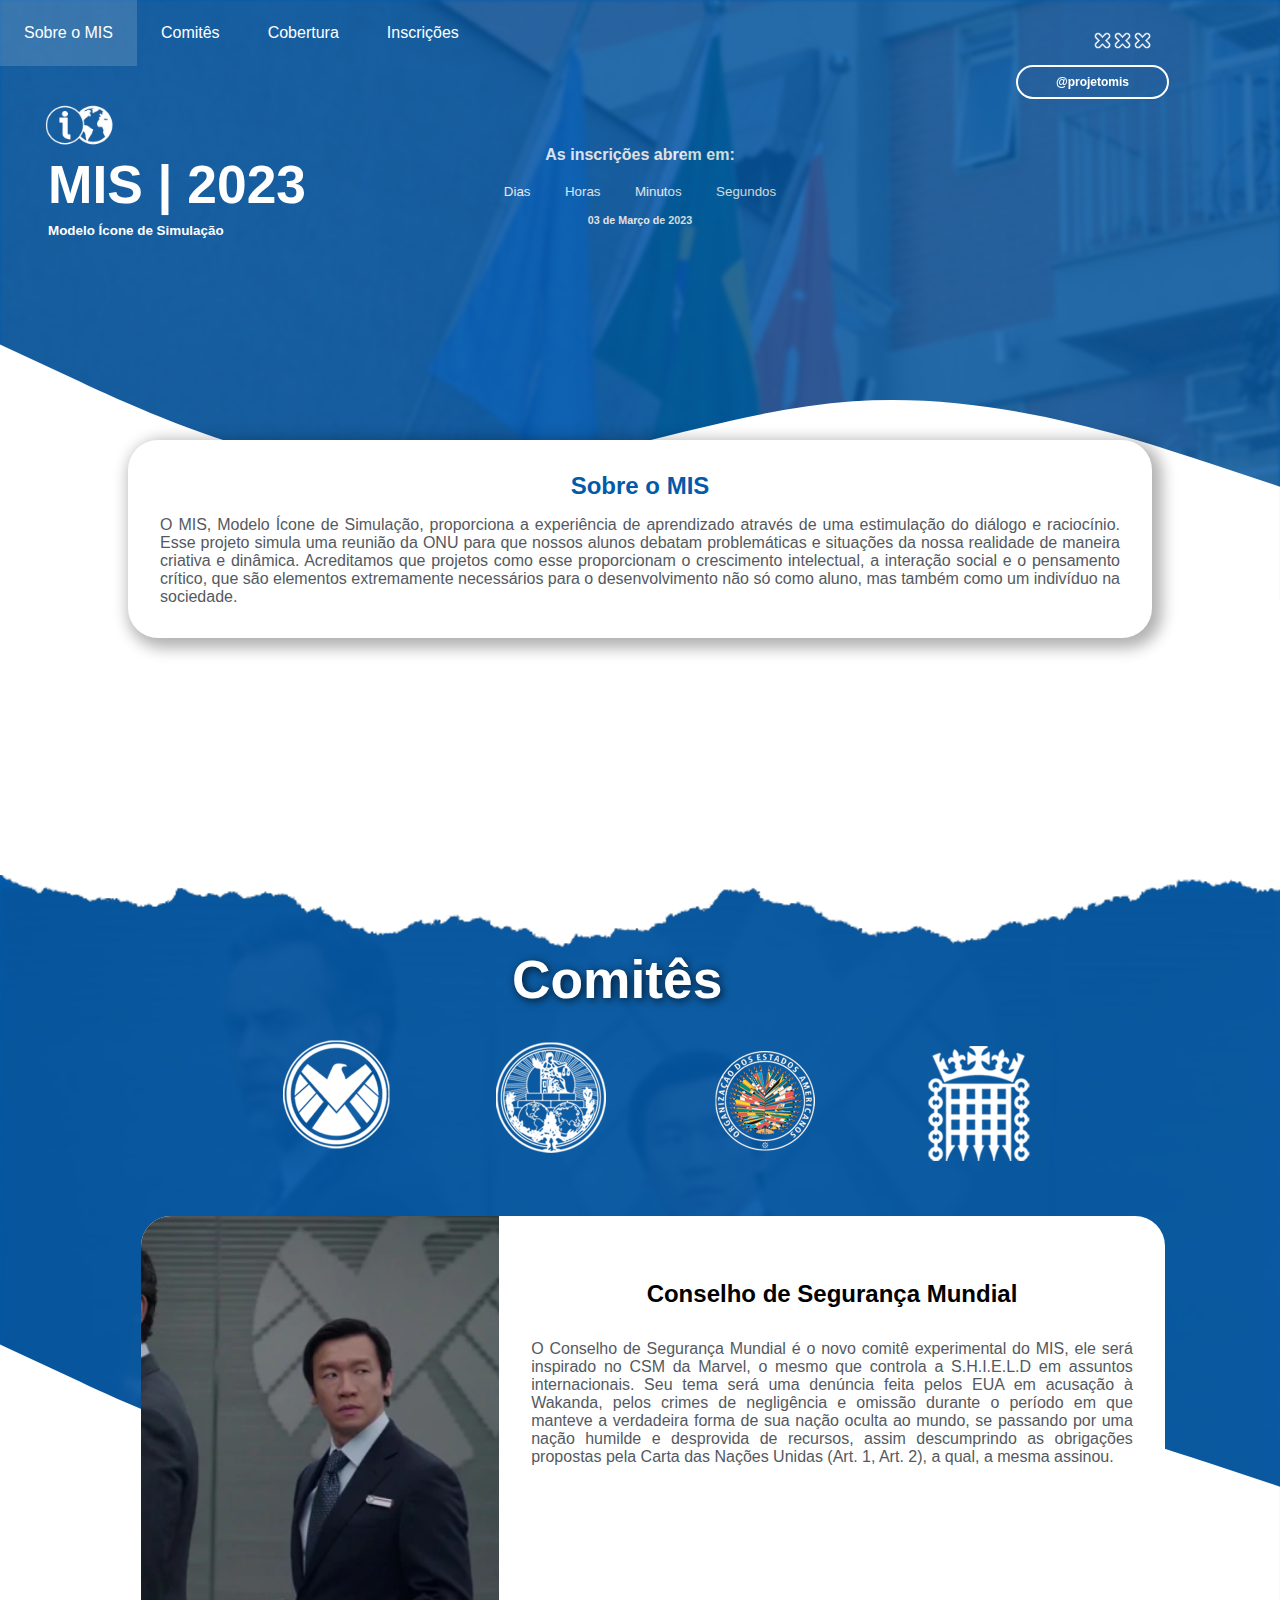
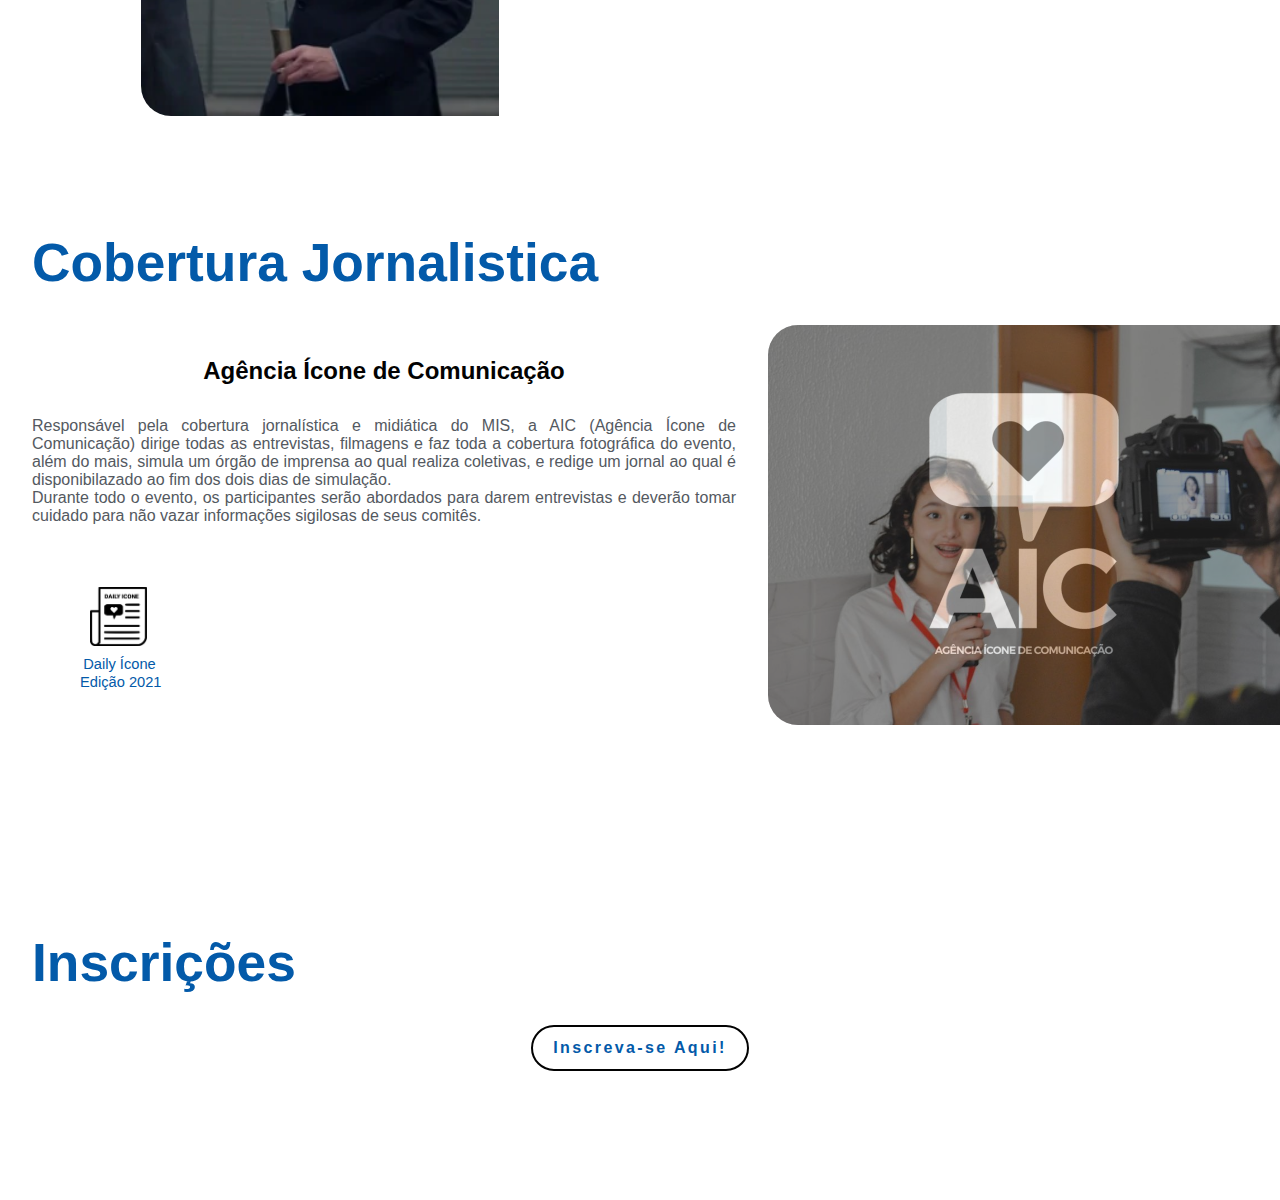
==== index.html @ acfbd28a "added bar navigation desktop" ====
<!DOCTYPE html>
<html lang="pt-BR">
<head>
    <meta charset="UTF-8">
    <meta http-equiv="X-UA-Compatible" content="IE=edge">
    <meta name="viewport" content="width=device-width, initial-scale=1.0">
    <link rel="stylesheet" href="./style/main.css">
    <link rel="icon" href="./icon/whitemis00354.png">
    <title>Modelo Ícone de Simulação</title>
</head>
<body>
    <div class="navigation" id="navigation">
        <div class="logo"></div>
    </div>
    <nav>
        <ul class="nav_options">
            <a href="#modal_about"><li>Sobre o MIS</li></a>
            <a href="#section_comite"><li>Comitês</li></a>
            <a href="#imprensa"><li>Cobertura</li></a>
            <a href="#inscricoes"><li>Inscrições</li></a>
        </ul>
        <div class="background_nav"></div>
        <ul class="x_detail">
            <li><span></span></li>
            <li><span></span></li>
            <li><span></span></li>
        </ul>
        <div class="logo"></div>
        <ul class="title_ul">
            <li class="title"><h1>MIS | 2023</h1></li>
            <li class="subtitle"><h6>Modelo Ícone de Simulação</h6></li>
        </ul>
        <!-- Insta Button -->
        <div class="insta_btn" id="insta_btn">
            <div class="buttons">
                <button class="blob-btn">
                @projetomis
                <span class="blob-btn__inner">
                    <span class="blob-btn__blobs">
                    <span class="blob-btn__blob"></span>
                    <span class="blob-btn__blob"></span>
                    <span class="blob-btn__blob"></span>
                    <span class="blob-btn__blob"></span>
                    </span>
                </span>
                </button>
                <br/>
            
            <svg xmlns="http://www.w3.org/2000/svg" version="1.1">
                <defs>
                <filter id="goo">
                    <feGaussianBlur in="SourceGraphic" result="blur" stdDeviation="10"></feGaussianBlur>
                    <feColorMatrix in="blur" mode="matrix" values="1 0 0 0 0 0 1 0 0 0 0 0 1 0 0 0 0 0 21 -7" result="goo"></feColorMatrix>
                    <feBlend in2="goo" in="SourceGraphic" result="mix"></feBlend>
                </filter>
                </defs>
            </svg>
        </div>
        <!-------------->
        </div>
                <!-- Contador -->
                <center>
                <div id="countdown" class="countdown">
                    <center><h4>As inscrições abrem em:</h4></center>
                    <div class="time">
                    <h2 id="days"></h2>
                    <small>Dias</small>
                    </div>
                
                    <div class="time">
                    <h2 id="hours"></h2>
                    <small>Horas</small>
                    </div>
                
                    <div class="time">
                    <h2 id="minutes"></h2>
                    <small>Minutos</small>
                    </div>
                
                    <div class="time">
                    <h2 id="seconds"></h2>
                    <small>Segundos</small>
                    </div>
                    <center><h6>03 de Março de 2023</h6></center>
                </div>
                </center>
        <!------------------>
        <svg xmlns="http://www.w3.org/2000/svg" viewBox="0 0 1440 320" class="nav-wave">
            <path fill="#ffffff" fill-opacity="1" d="M0,32L80,69.3C160,107,320,181,480,181.3C640,181,800,107,960,96C1120,85,1280,139,1360,165.3L1440,192L1440,320L1360,320C1280,320,1120,320,960,320C800,320,640,320,480,320C320,320,160,320,80,320L0,320Z"></path>
        </svg>
    </nav>

    <section class="about" id="about">
        <center>
            <div class="modal_about" id="modal_about">
                <center><h2>Sobre o MIS</h2></center>
                <span>O MIS, Modelo Ícone de Simulação, proporciona a experiência de aprendizado através de uma estimulação do diálogo e raciocínio. Esse projeto simula uma reunião da ONU para que nossos alunos debatam problemáticas e situações da nossa realidade de maneira criativa e dinâmica. Acreditamos que projetos como esse proporcionam o crescimento intelectual, a interação social e o pensamento crítico, que são elementos extremamente necessários para o desenvolvimento não só como aluno, mas também como um indivíduo na sociedade.</span>
            </div>
        </center>
    </section>
    <div class="paper_wave"></div>
    <div class="background_comite" id="background_comite"></div>
    <section class="comite" id="section_comite">
        <center><h1>Comitês</h1></center>
        <center>
            <ul class="comites_ul">
                <li><div class="shield" id="shield"></div></li>
                <li><div class="icj" id="icj"></div></li>
                <li><div class="oas" id="oas"></div></li>
                <li><div class="uk" id="uk"></div></li>
            </ul>
            <div class="comite_card" id="comite_card">
                <div class="picture" id="picture"></div>
                <div class="text" id="text">
                    <center><h2 id="title" class="title">Conselho de Segurança Mundial</h2></center>
                    <span class="resume" id="resume">
                        O Conselho de Segurança Mundial é o novo comitê experimental do MIS, ele será inspirado no CSM
                        da Marvel, o mesmo que controla a S.H.I.E.L.D em assuntos internacionais. Seu tema será uma denúncia
                        feita pelos EUA em acusação à Wakanda, pelos crimes de negligência e omissão durante o período em que
                        manteve a verdadeira forma de sua nação oculta ao mundo, se passando por uma nação humilde e
                        desprovida de recursos, assim descumprindo as obrigações propostas pela Carta das Nações Unidas
                        (Art. 1, Art. 2), a qual, a mesma assinou.
                    </span>
                </div>
            </div>
        </center>
        <svg xmlns="http://www.w3.org/2000/svg" viewBox="0 0 1440 320" class="insc-wave">
            <path fill="#ffffff" fill-opacity="1" d="M0,32L80,69.3C160,107,320,181,480,181.3C640,181,800,107,960,96C1120,85,1280,139,1360,165.3L1440,192L1440,320L1360,320C1280,320,1120,320,960,320C800,320,640,320,480,320C320,320,160,320,80,320L0,320Z"></path>
        </svg>
    </section>
    <!-- Imprensa -->
    <section class="imprensa" id="imprensa">
        <h1>Cobertura Jornalistica</h1>
        <div class="text_aic">
            <center><h2 class="aic_title">Agência Ícone de Comunicação</h2></center>
            <span>Responsável pela cobertura jornalística e midiática do MIS, a AIC (Agência Ícone de Comunicação) dirige todas as entrevistas, filmagens e faz toda a cobertura fotográfica do evento, além do mais, simula um órgão de imprensa ao qual realiza coletivas, e redige um jornal ao qual é disponibilazado ao fim dos dois dias de simulação. <br> Durante todo o evento, os participantes serão abordados para darem entrevistas e deverão tomar cuidado para não vazar informações sigilosas de seus comitês.</span>
            <ul class="journals">
                <li><a href="./docs/Jornal Icone - MIS 2021.pdf" target="_blank"><div class="journal_2021"></div><span>Daily Ícone <br> Edição 2021</span></a></li>
            </ul>
        </div>
        <div class="background_aic"></div>
        <div class="picture_aic" id="picture_aic"></div>
    </section>
    <!-- Inscrições -->

    <section class="inscricoes" id="inscricoes">
        <h1>Inscrições</h1>
        <center>
            <div class="container">
                
                <a href="./inscricoes/" class="button">Inscreva-se Aqui!</a>

            </div>  
        </center>
    </section>
    <script src="./script/index.js"></script>
</body>
</html>
---- style/main.css ----
*{
    margin: 0;
    padding: 0;
    font-family: Arial, Helvetica, sans-serif;
}

/* Animations */

@keyframes opacity {
    0%{
        opacity: 0;
    }
    100%{
        opacity: 1;
    }
}
/*-----------*/

body{
    background-color: #fff;
}

html{
    scroll-behavior: smooth;
}

/* Navigation */

.navigation{
    position: fixed;
    width: 100%;
    height: 100px;
    background-color: #035aa9;
    z-index: 10;
    -webkit-box-shadow: 5px 5px 15px 5px rgba(0,0,0,0.32); 
    box-shadow: 5px 5px 15px 5px rgba(0,0,0,0.32);
    display: none;
    animation: a;
}

.navigation .logo{
    width: 80px;
    height: 50px;
    background-image: url(./../icon/Logo\ MIS.png);
    background-position: center;
    background-repeat: no-repeat;
    background-size: 98%;
    margin-top: 1.2rem;
    margin-left: 1rem;
}

/* Nav bar*/

nav{
    position: absolute;
    width: 100%;
    height: 600px;
    background-color: #035aa9;
    z-index: -1;
    color: #fff;
}

nav .nav_options{
    display: inline-flex;
    position: absolute;
    color: #fff;
    list-style: none;
    z-index: 3;
}

nav .nav_options a{
    color: #fff;
    text-decoration: none;
}

nav .nav_options li{
    padding: 1.5rem;
}

nav .nav_options li:hover{
    transition: linear .3s;
    background-color: #ffffff27;
    cursor: pointer;
}

nav .background_nav{
    width: 100%;
    height: 590px;
    opacity: .2;
    filter: blur(2px);
    background-color: #035aa9;
    top: 0;
    position: absolute;
    background-image: url(./../img/projetomis-20230130-0066.jpg);
    background-position-y: -12rem;
    background-repeat: no-repeat;
    background-size: cover;
}

    /* X X X */
    nav .x_detail{
        margin-top: 2rem;
        right: 10%;
        position: absolute;
        display: inline-flex;
        list-style: none;
    }

    nav .x_detail li span{
        width: 10px;
        height: 10px;
        padding: 10px;
        background-image: url(./../icon/x.png);
        background-position: center;
        background-repeat: no-repeat;
        background-size: 95%;
    }
    /*-----------------*/
    /* Logo and Title */    
    nav .logo{
        width: 100px;
        height: 50px;
        background-image: url(./../icon/Logo\ MIS.png);
        background-position: center;
        background-repeat: no-repeat;
        background-size: 98%;
        transform: translate(30px, 100px);
    }

    nav .title_ul{
        position: absolute;
        z-index: 2;
        list-style: none;
        margin: 6rem 2.5rem 2.5rem 3rem;
    }

    nav .title_ul li{
        margin-top: .5rem;
    }

    nav .title_ul .title{
        font-size: 20pt;
    }

    nav .title_ul .subtitle{
        font-size: 15pt;
    }
    /*------------------*/

    /*Insta Btn*/
    .insta_btn{
        position: absolute;
        right: 5%;
    }

    *, *:before, *:after {
        box-sizing: border-box;
        margin: 0;
        padding: 0;
   }
    .buttons {
        width: 200px;
        margin-top: 15px;
        border-radius: 0px;
        
        overflow-x: hidden;
   }
    .blob-btn {
        z-index: 1;
        position: relative;
        padding: 10px 40px;
        margin-bottom: 30px;
        text-align: center;
        color: #ffffff;
        font-size: 12px;
        font-weight: bold;
        background-color: transparent;
        outline: none;
        border: none;
        transition: color 0.5s;
        cursor: pointer;
        border-radius: 30px;
   }
    .blob-btn:before {
        content: "";
        z-index: 1;
        position: absolute;
        left: 0;
        top: 0;
        width: 100%;
        height: 100%;
        border: 2px solid #fff;
        border-radius: 30px;
   }
    .blob-btn:after {
        content: "";
        z-index: -2;
        position: absolute;
        left: 3px;
        top: 3px;
        width: 100%;
        height: 100%;
        transition: all 0.3s 0.2s;
        border-radius: 30px;
   }
    .blob-btn:hover {
        color: #035aa9;
        border-radius: 30px;
   }
    .blob-btn:hover:after {
        transition: all 0.3s;
        left: 0;
        top: 0;
        border-radius: 30px;
   }
    .blob-btn__inner {
        z-index: -1;
        overflow: hidden;
        position: absolute;
        left: 0;
        top: 0;
        width: 100%;
        height: 100%;
        border-radius: 30px;
        background: #00000000;
   }
    .blob-btn__blobs {
        position: relative;
        display: block;
        height: 100%;
        filter: url('#goo');
   }
    .blob-btn__blob {
        position: absolute;
        top: 2px;
        width: 25%;
        height: 100%;
        background: #fff;
        border-radius: 100%;
        transform: translate3d(0, 150%, 0) scale(1.7);
        transition: transform 0.45s;
    }
        @supports (filter: url('#goo')) {
            transform: translate3d(0, 150%, 0) scale(1.4);
    }
        .blob-btn__blob:nth-child(1) {
            left: 0%;
            transition-delay: 0s;
    }
        .blob-btn__blob:nth-child(2) {
            left: 30%;
            transition-delay: 0.08s;
    }
        .blob-btn__blob:nth-child(3) {
            left: 60%;
            transition-delay: 0.16s;
    }
        .blob-btn__blob:nth-child(4) {
            left: 90%;
            transition-delay: 0.24s;
    }
        .blob-btn:hover .blob-btn__blob {
            transform: translateZ(0) scale(1.7);
    }
        @supports (filter: url('#goo')) {
            transform: translateZ(0) scale(1.4);
    }
    
    /*---------*/

    /* Contador */

    .countdown{
        margin-top: 6rem;
    }

    .time {
        display: inline-flex;
        flex-direction: column;
        align-items: center;
        justify-content: center;
        margin: 15px;
    }
    
    .time h2 {
        font-weight: bold;
        font-size: 36px;
        line-height: 1;
        margin: 0 0 5px;
    }
    
    /*--------*/

    /* wave deformation*/
    .nav-wave{
        position: absolute;
        bottom: 0;
    }
    /*--------------*/
/*-------------*/

/*about*/
.about{
    top: 600px;
    position: absolute;
    width: 100%;
    height: 200px;
    background-color: #fff;

}

.about .modal_about{
    padding: 2rem;
    width: 80%;
    height: auto;
    border-radius: 30px;
    background-color: #fff;
    -webkit-box-shadow: 5px 5px 15px 5px rgba(0,0,0,0.31); 
    box-shadow: 5px 5px 15px 5px rgba(0,0,0,0.31);
    transform: translateY(-10rem);
    text-align: justify;
}

.about .modal_about h2{
    color: #035aa9;
    margin-bottom: 1rem;
}

.about .modal_about span{
    color: #54595F;
}
/*------*/

/*paper wave*/
.paper_wave{
    position: absolute;
    top: 800px;
    width: 100%;
    height: 300px;
    background-image: url(./../img/paperwave.png);
    background-repeat: no-repeat;
    background-size: cover;
    z-index: 2;
}
/*----------*/

/* Comites */
.background_comite{
    position: absolute;
    top: 800px;
    width: 100%;
    height: 790px;
    background-image: url(./../img/Cap2_5768.webp);
    background-position-y: 5.5rem;
    background-repeat: no-repeat;
    background-size: cover;
    z-index: 1;
    opacity: .1;
    filter: blur(2px);
}

.comite{
    position: absolute;
    top: 800px;
    width: 100%;
    height: 800px;
    background-color: #035aa9;
}

.comite h1{
    position: absolute;
    z-index: 2;
    margin-top: 9.3rem;
    margin-left: 40%;
    font-size: 40pt;
    color: #fff;
    text-shadow: 2px 2px 8px rgba(0,0,0,0.72);
}

    /* List */
    .comite .comites_ul{
        position: absolute;
        list-style: none;
        z-index: 3;
        margin-top: 12.5rem;
        display: inline-flex;
        flex-wrap: wrap;
        left: 18%;
    }

    .comite .comites_ul li{
        margin: 2rem;
    }

    .comite .comites_ul li div{
        width: 150px;
        height: 150px;
        background-position: center;
        background-repeat: no-repeat;
        background-size: cover;
    
    }

    .comite .comites_ul li div:hover{
        transition: linear .3s;
        cursor: pointer;
        transform: scale(105%);
    }

    .comite .comites_ul li .shield{
        background-image: url(./../icon/shield.png);
    }

    .comite .comites_ul li .icj{
        background-image: url(./../icon/icj.png);
    }

    .comite .comites_ul li .oas{
        background-image: url(./../icon/oas.png);
    }

    .comite .comites_ul li .uk{
        background-image: url(./../icon/ukparliament.png);
    }
    
    /*Comite Card */
    .comite .comite_card{
        position: absolute;
        margin-top: 26rem;
        width: 80%;
        height: 500px;
        z-index: 3;
        background-color: #fff;
        left: 11%;
        border-radius: 30px;
    }

    .comite .comite_card .picture{
        position: absolute;
        width: 35%;
        height: 100%;
        background-color: #020202;
        border-top-left-radius: 30px;
        border-bottom-left-radius: 30px;
        background-image: url(./../img/Cap2_5768.webp);
        background-position-x: 28%;
        background-repeat: no-repeat;
        background-size: cover;
    }

    .comite .comite_card .text{
        position: absolute;
        right: 0;
        width: 65%;
        text-align: justify;
        padding: 2rem;
    }

    .comite .comite_card .text h2{
        margin-top: 2rem;
        margin-bottom: 2rem;
    }

    .comite .comite_card .text .resume{
        margin-top: 2rem;
        color: #54595F;
    }

/*----------*/

.insc-wave{
    position: absolute;
    bottom: 0;
    z-index: 2;
}

/* Imprensa */

.imprensa{
    position: absolute;
    top: 1800px;
    width: 100%;
}

.imprensa h1{
    font-size: 40pt;
    margin: 2rem;
    color: #035aa9;
}

.imprensa .text_aic{
    position: absolute;
    width: 60%;
    left: 0;
    padding: 2rem;
    text-align: justify;
    color: #54595F;
}

.imprensa .text_aic h2{
    color: #020202;
    margin-bottom: 2rem;
}

.imprensa .picture_aic{
    position: absolute;
    right: 0;
    width: 40%;
    height: 400px;
    border-top-left-radius: 30px;
    border-bottom-left-radius: 30px;
    background-color: #020202;
    background-image: url(./../img/0001.jpg);
    background-position: center;
    background-repeat: no-repeat;
    background-size: cover;
}

.imprensa .background_aic{
    position: absolute;
    right: 0;
    width: 40%;
    height: 400px;
    border-top-left-radius: 30px;
    border-bottom-left-radius: 30px;
    background-color: #020202;
    background-image: url(./../img/Logo\ AIC.png);
    background-position: center;
    background-repeat: no-repeat;
    background-size: cover;
    z-index: 2;
    opacity: .5;
}

.imprensa .journals{
    position: absolute;
    list-style: none;
    margin: 4rem;
    display: inline-flex;
    left: 0;
}

.imprensa .journals li{
    margin: 1rem;
    color: #035aa9;
}

.imprensa .journals li a .journal_2021{
    width: 60px;
    height: 60px;
    background-image: url(./../icon/journal_icon.png);
    background-position: center;
    background-repeat: no-repeat;
    background-size: 95%;
    margin-bottom: .5rem;
    margin-left: 8px;
}

.imprensa .journals li a span{
    width: 60px;
    flex-wrap: wrap;
    font-size: 11pt;
    text-align: center;
    margin: .2rem;
    color: #035aa9;
}

.imprensa .journals li a .journal_2021:hover{
    transition: linear .3s;
    transform: scale(105%);
}

/*------*/

/* Inscrições */

.inscricoes{
    position: absolute;
    width: 100%;
    height: 300px;
    top: 2500px;
}

.inscricoes h1{
    font-size: 40pt;
    margin: 2rem;
    color: #035aa9;
}

    /* Insc Btn*/
    a{
        text-decoration: none;
    }

    .button {
        display: inline-block;
        padding: 0.75rem 1.25rem;
        border-radius: 10rem;
        color: #035aa9;
        font-weight: bolder;
        font-size: 1rem;
        letter-spacing: 0.15rem;
        transition: all 0.3s;
        position: relative;
        overflow: hidden;
        z-index: 1;
        border-style: solid;
        border-color: #020202;
        border-width: 2px;
    }
    .button:after {
        content: '';
        position: absolute;
        bottom: 0;
        left: 0;
        width: 100%;
        height: 100%;
        background-color: rgba(0, 204, 255, 0);
        border-radius: 10rem;
        z-index: -2;
    }
    .button:before {
        content: '';
        position: absolute;
        bottom: 0;
        left: 0;
        width: 0%;
        height: 100%;
        background-color: #035aa9;
        color: #fff;
        transition: all 0.3s;
        border-radius: 10rem;
        z-index: -1;
    }
    .button:hover {
        color: #fff;
    }
    .button:hover:before {
        width: 100%;
    }
    /*----------*/





/*Cellphone*/
@media screen and (max-width: 1060px){
        /* List */
        .comite .comites_ul{
            position: absolute;
            list-style: none;
            z-index: 3;
            margin-top: 15rem;
            display: inline-flex;
            left: 25%;
            flex-wrap: wrap;
        }

        .comite .comites_ul li{
            margin: 1rem;
        }

        .comite .comites_ul li div{
            width: 80px;
            height: 80px;
            background-position: center;
            background-repeat: no-repeat;
            background-size: cover;
        
        }
}

@media screen and (max-width: 968px){
    /*background */
    nav .background_nav{
        width: 100%;
        height: 590px;
        opacity: .2;
        filter: blur(2px);
        background-color: #035aa9;
        top: 0;
        position: absolute;
        background-image: url(./../img/projetomis-20230130-0066.jpg);
        background-position: center;
        background-repeat: no-repeat;
        background-size: cover;
    }
    nav .nav_options{
        display: none;
        position: absolute;
        color: #fff;
        list-style: none;
        z-index: 3;
    }
    
    nav .nav_options a{
        color: #fff;
        text-decoration: none;
    }
    
    nav .nav_options li{
        padding: 1.5rem;
    }
    
    nav .nav_options li:hover{
        transition: linear .3s;
        background-color: #ffffff27;
        cursor: pointer;
    }

    /*Insta Btn*/
    .insta_btn{
        position: absolute;
        left: 15%;
        top: 38%;
    }

    /* Modal About */
    .about .modal_about{
        padding: 2rem;
        width: 80%;
        height: 300px;
        overflow-y: scroll;
        border-radius: 30px;
        background-color: #fff;
        -webkit-box-shadow: 5px 5px 15px 5px rgba(0,0,0,0.31); 
        box-shadow: 5px 5px 15px 5px rgba(0,0,0,0.31);
        transform: translateY(-10rem);
        text-align: justify;
    }

        /* Contador */

        .countdown{
            margin-top: 15.5rem;
        }

    .about .modal_about::-webkit-scrollbar{
        background-color: #0359a900;
    }

    /*Title comites*/
    .comite h1{
        position: absolute;
        z-index: 2;
        margin-top: 8.2rem;
        margin-left: 30%;
        font-size: 30pt;
    }

        /* List */
        .comite .comites_ul{
            position: absolute;
            list-style: none;
            z-index: 3;
            margin-top: 12rem;
            display: inline-flex;
            left: 15%;
            flex-wrap: wrap;
        }

        .comite .comites_ul li{
            margin: 1rem;
        }

        .comite .comites_ul li div{
            width: 100px;
            height: 100px;
            background-position: center;
            background-repeat: no-repeat;
            background-size: cover;
        
        }
        
        /*Comite Card */
        .comite .comite_card{
            position: absolute;
            margin-top: 29rem;
            width: 80%;
            height: 500px;
            z-index: 3;
            background-color: #fff;
            left: 11%;
            border-radius: 30px;
        }

        .comite .comite_card .picture{
            width: 100%;
            height: 35%;
            border-radius: 30px;
            background-image: url(./../img/Cap2_5768.webp);
            background-position-x: 15%;
            background-repeat: no-repeat;
            background-size: cover;
        }

        .comite .comite_card .text{
            position: absolute;
            top: 35%;
            width: 100%;
            height: 65%;
            text-align: justify;
            padding: 2rem;
            overflow-y: scroll;
        }

        .comite .comite_card .text h2{
            margin-top: 0rem;
            margin-bottom: 2rem;
        }

        .comite .comite_card .text .resume{
            margin-top: 2rem;
            height: 200px;

        }

        /* Imprensa */

        .imprensa{
            position: absolute;
            top: 1780px;
            width: 100%;
        }

        .imprensa h1{
            font-size: 30pt;
            margin: 2rem;
            color: #035aa9;
        }

        .imprensa .text_aic{
            position: absolute;
            width: 100%;
            margin-top: 12rem;
            left: 0;
            padding: 2rem;
            text-align: justify;
            color: #54595F;
        }

        .imprensa .text_aic h2{
            color: #020202;
            margin-bottom: 2rem;
        }

        .imprensa .picture_aic{
            position: absolute;
            right: 0;
            width: 100%;
            height: 200px;
            border-top-left-radius: 30px;
            border-bottom-left-radius: 30px;
            background-color: #020202;
            background-image: url(./../img/0001.jpg);
            background-position: center;
            background-repeat: no-repeat;
            background-size: cover;
        }

        .imprensa .background_aic{
            position: absolute;
            right: 0;
            width: 100%;
            height: 200px;
            border-top-left-radius: 30px;
            border-bottom-left-radius: 30px;
            background-color: #020202;
            background-image: url(./../img/Logo\ AIC.png);
            background-position: center;
            background-repeat: no-repeat;
            background-size: 75%;
            z-index: 2;
            opacity: .5;
        }

        .imprensa .journals{
            position: absolute;
            list-style: none;
            margin: 4rem;
            display: inline-flex;
            left: 0;
        }

        .imprensa .journals li{
            margin: 1rem;
            color: #035aa9;
        }

        .imprensa .journals li a .journal_2021{
            width: 60px;
            height: 60px;
            background-image: url(./../icon/journal_icon.png);
            background-position: center;
            background-repeat: no-repeat;
            background-size: 95%;
            margin-bottom: .5rem;
            margin-left: 8px;
        }

        .imprensa .journals li a span{
            width: 60px;
            flex-wrap: wrap;
            font-size: 11pt;
            text-align: center;
            margin: .2rem;
            color: #035aa9;
        }

        .imprensa .journals li a .journal_2021:hover{
            transition: linear .3s;
            transform: scale(105%);
        }

        /*------*/


        /* Inscrições */

        .inscricoes{
            position: absolute;
            width: 100%;
            height: 300px;
            top: 2650px;
        }

        .inscricoes h1{
            font-size: 40pt;
            margin: 2rem;
            color: #035aa9;
        }

}
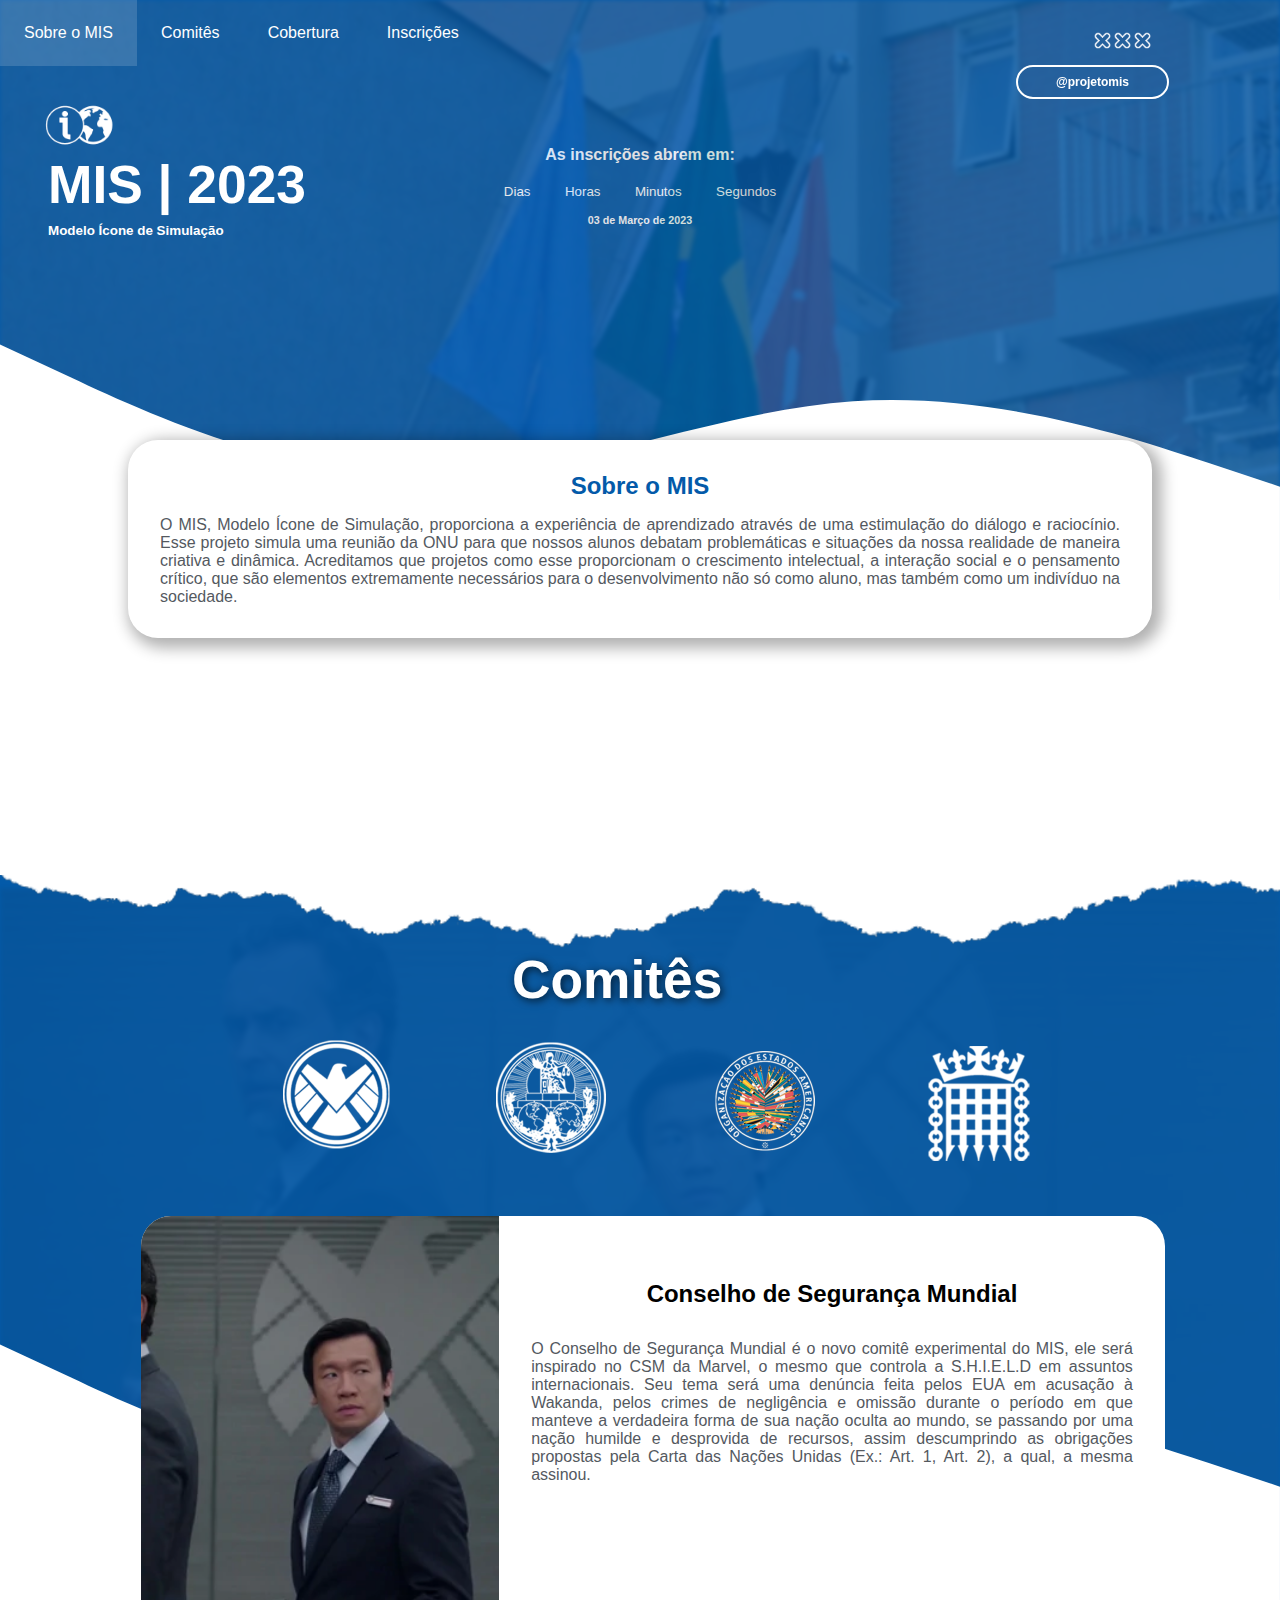
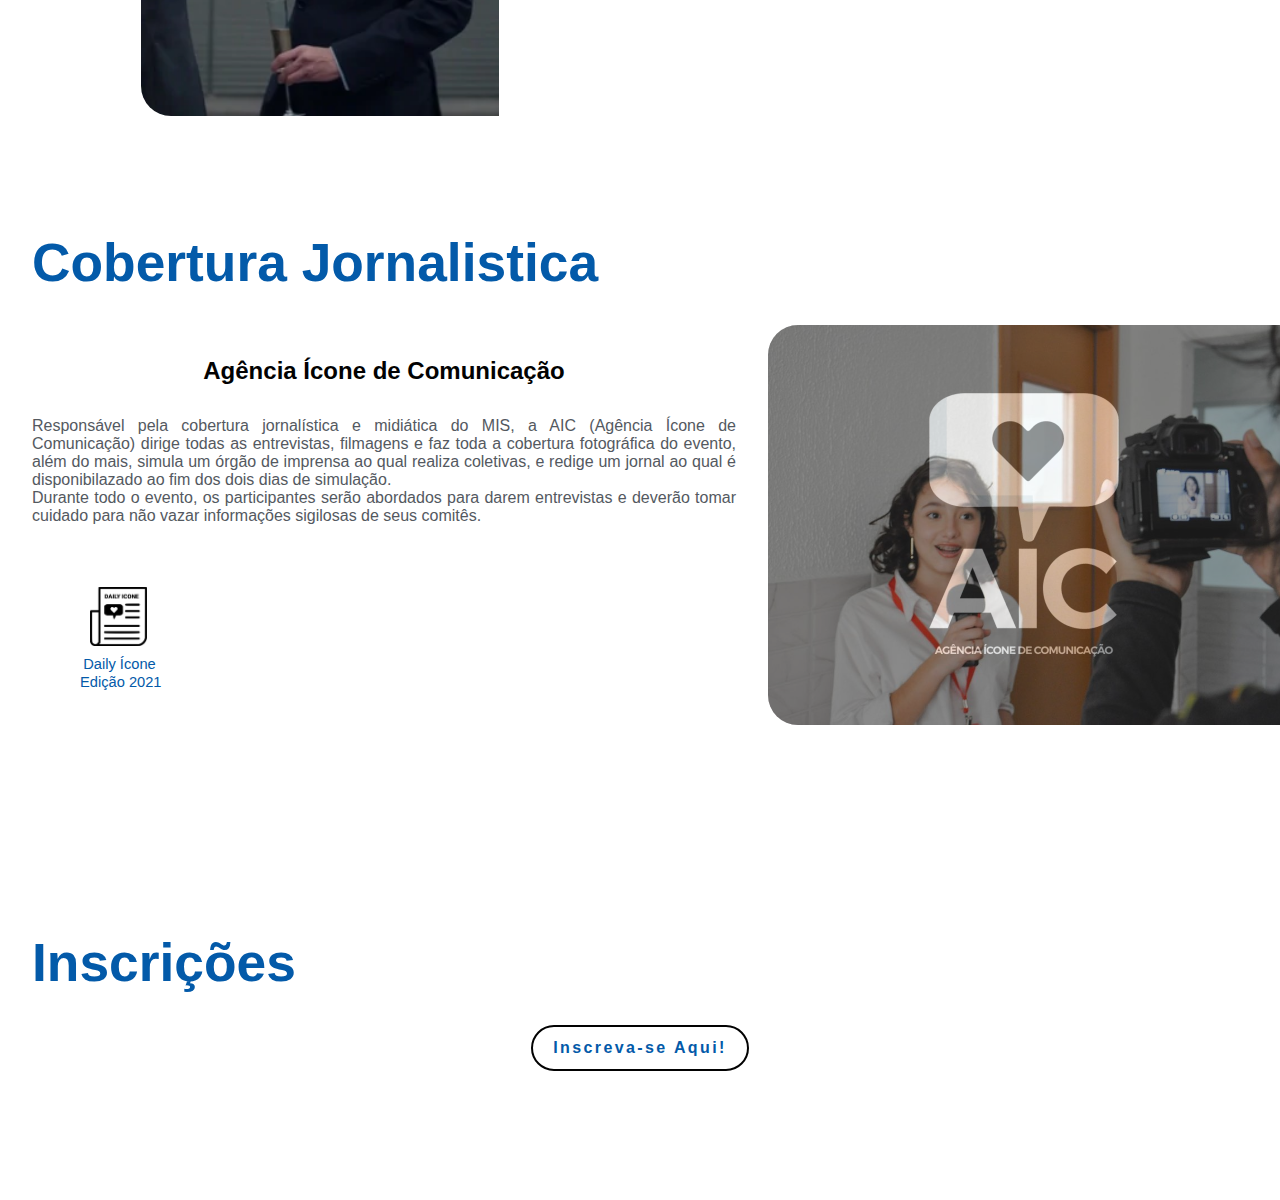
==== commit 172e67af: "descriptions actualize" ====
--- a/index.html
+++ b/index.html
@@ -119,7 +119,7 @@
                         feita pelos EUA em acusação à Wakanda, pelos crimes de negligência e omissão durante o período em que
                         manteve a verdadeira forma de sua nação oculta ao mundo, se passando por uma nação humilde e
                         desprovida de recursos, assim descumprindo as obrigações propostas pela Carta das Nações Unidas
-                        (Art. 1, Art. 2), a qual, a mesma assinou.
+                        (Ex.: Art. 1, Art. 2), a qual, a mesma assinou.
                     </span>
                 </div>
             </div>
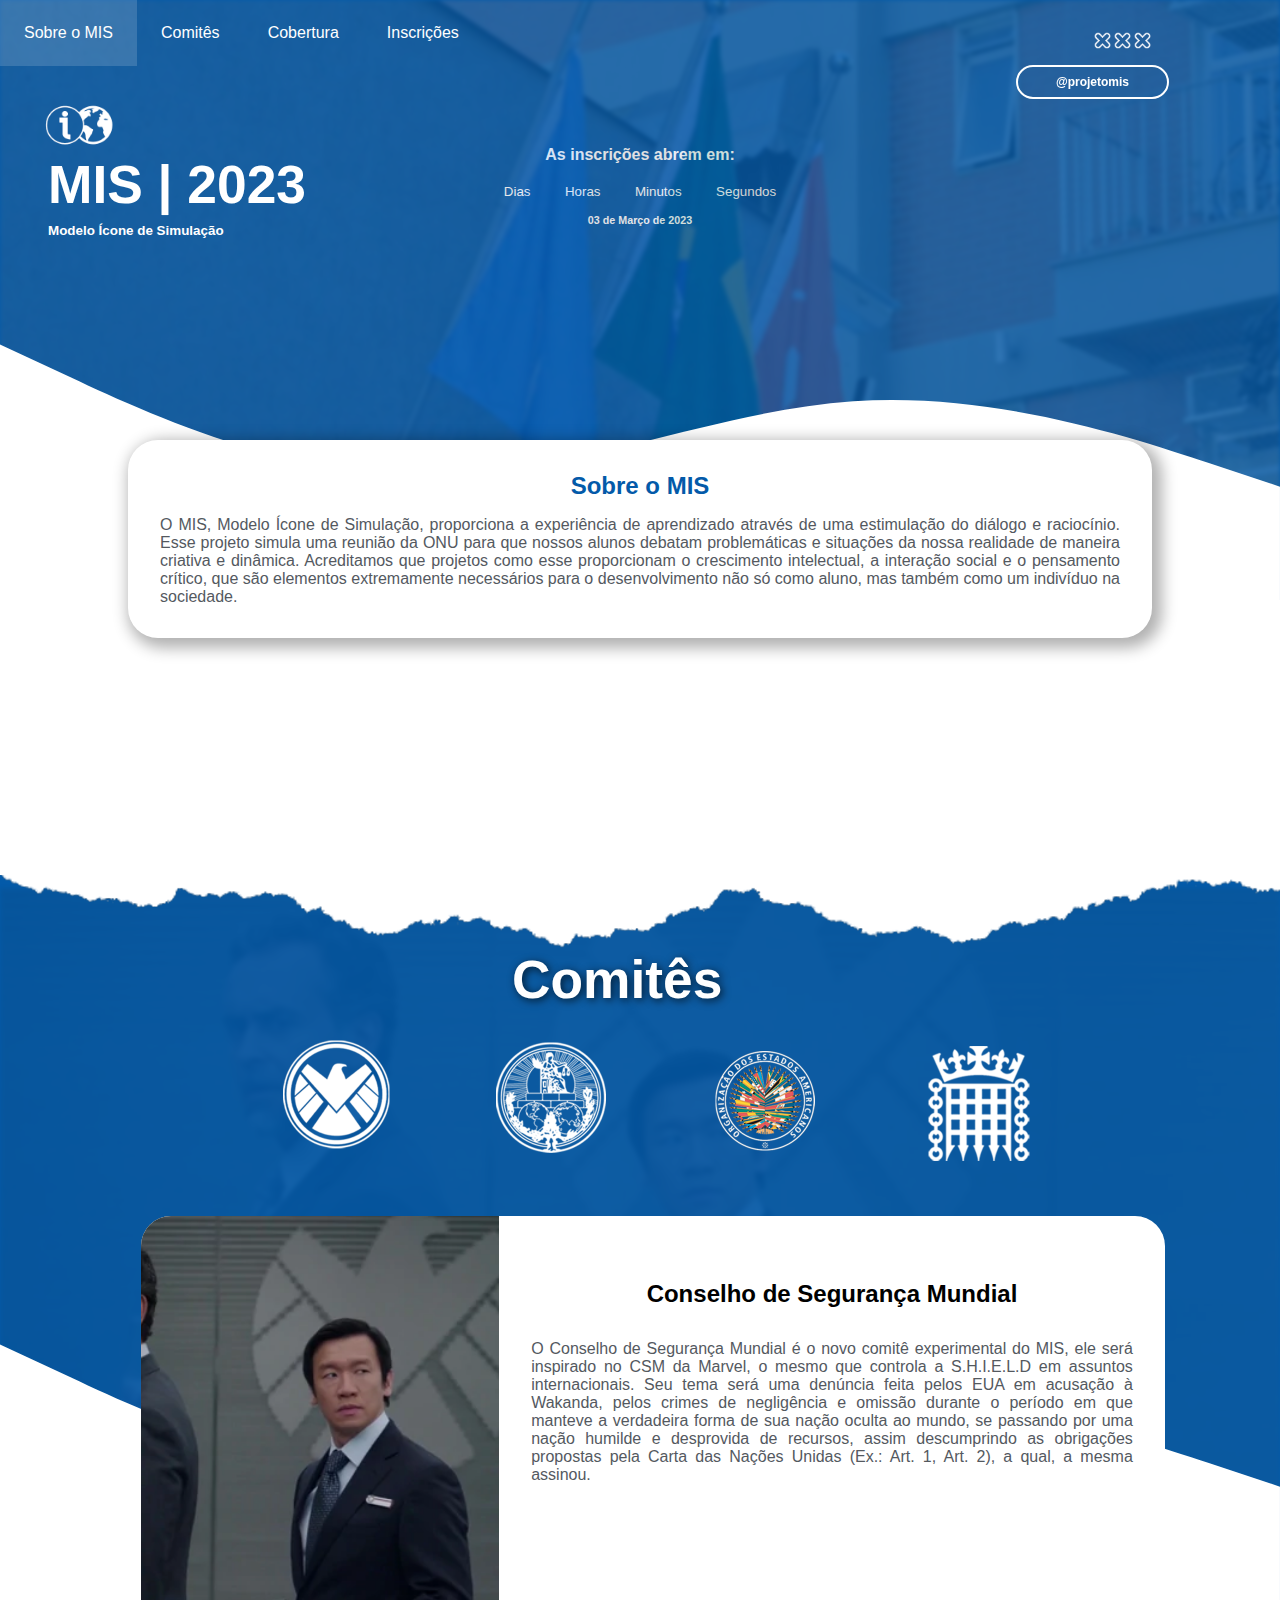
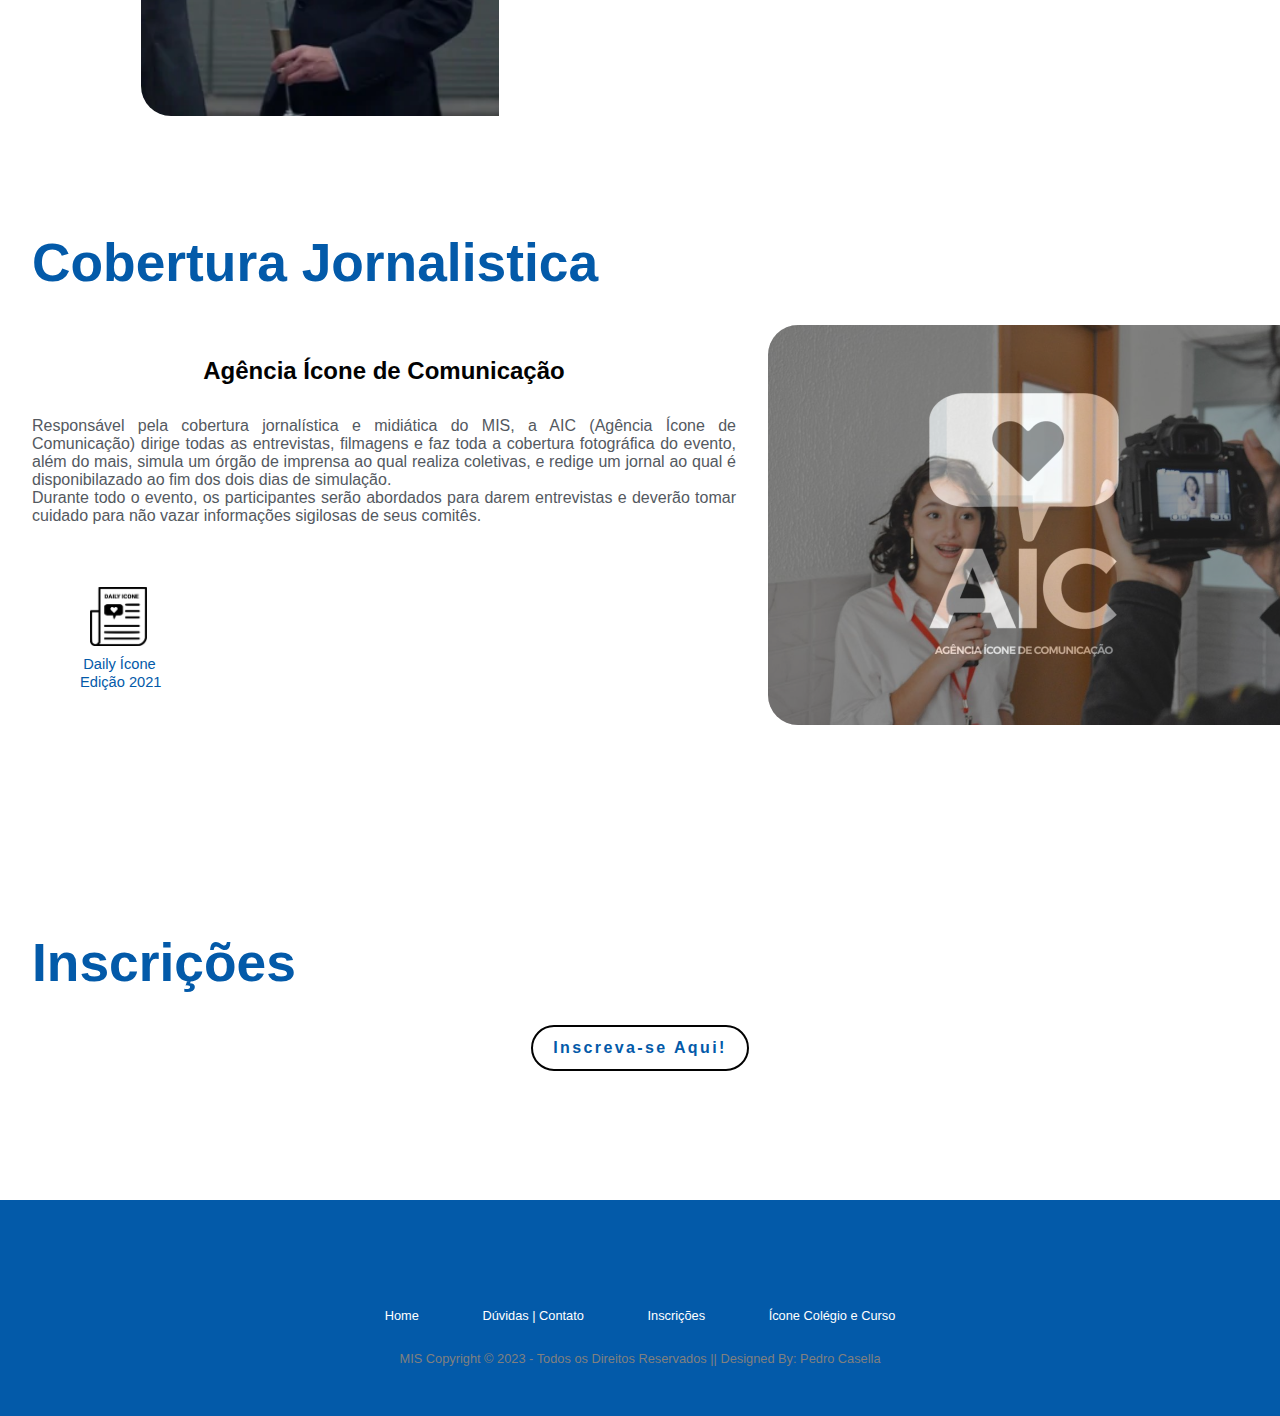
==== commit 9bcc96a0: "added footer v1" ====
--- a/index.html
+++ b/index.html
@@ -153,6 +153,29 @@
             </div>  
         </center>
     </section>
+    <footer>
+        <div class="footer">
+        <div class="row">
+        <a href="#"><i class="fa fa-facebook"></i></a>
+        <a href="#"><i class="fa fa-instagram"></i></a>
+        <a href="#"><i class="fa fa-youtube"></i></a>
+        <a href="#"><i class="fa fa-twitter"></i></a>
+        </div>
+        
+        <div class="row">
+        <ul>
+        <li><a href="/">Home</a></li>
+        <li><a href="mailto:pedrolucas@mis.icone.g12.br?subject=&body=">Dúvidas | Contato</a></li>
+        <li><a href="./inscricoes/">Inscrições</a></li>
+        <li><a href="https://www.iconecolegioecurso.com.br" target="_blank">Ícone Colégio e Curso</a></li>
+        </ul>
+        </div>
+        
+        <div class="row">
+        MIS Copyright © 2023 - Todos os Direitos Reservados || Designed By: Pedro Casella 
+        </div>
+        </div>
+        </footer>
     <script src="./script/index.js"></script>
 </body>
 </html>--- a/style/main.css
+++ b/style/main.css
@@ -297,6 +297,50 @@
         bottom: 0;
     }
     /*--------------*/
+    /* Footer */
+    .footer{
+        width: 100%;
+        top: 2800px;
+        position: absolute;
+        background:#035aa9;
+        padding:30px 0px;
+        font-family: 'Play', sans-serif;
+        text-align:center;
+        }
+        
+        .footer .row{
+        width:100%;
+        margin:1% 0%;
+        padding:0.6% 0%;
+        color:gray;
+        font-size:0.8em;
+        }
+        
+        .footer .row a{
+        text-decoration:none;
+        color:#fff;
+        transition:0.5s;
+        }
+        
+        .footer .row a:hover{
+        color:#fff;
+        }
+        
+        .footer .row ul{
+        width:100%;
+        }
+        
+        .footer .row ul li{
+        display:inline-block;
+        margin:0px 30px;
+        }
+        
+        .footer .row a i{
+        font-size:2em;
+        margin:0% 1%;
+        }
+        
+    /*--------*/
 /*-------------*/
 
 /*about*/
@@ -930,5 +974,19 @@
             margin: 2rem;
             color: #035aa9;
         }
-
+    /* Footer */
+        .footer{
+            text-align:left;
+            padding:5%;
+            top: 2865px;
+            }
+            .footer .row ul li{
+            display:block;
+            margin:10px 0px;
+            text-align:left;
+            }
+            .footer .row a i{
+            margin:0% 3%;
+            }
+    /*--------*/
 }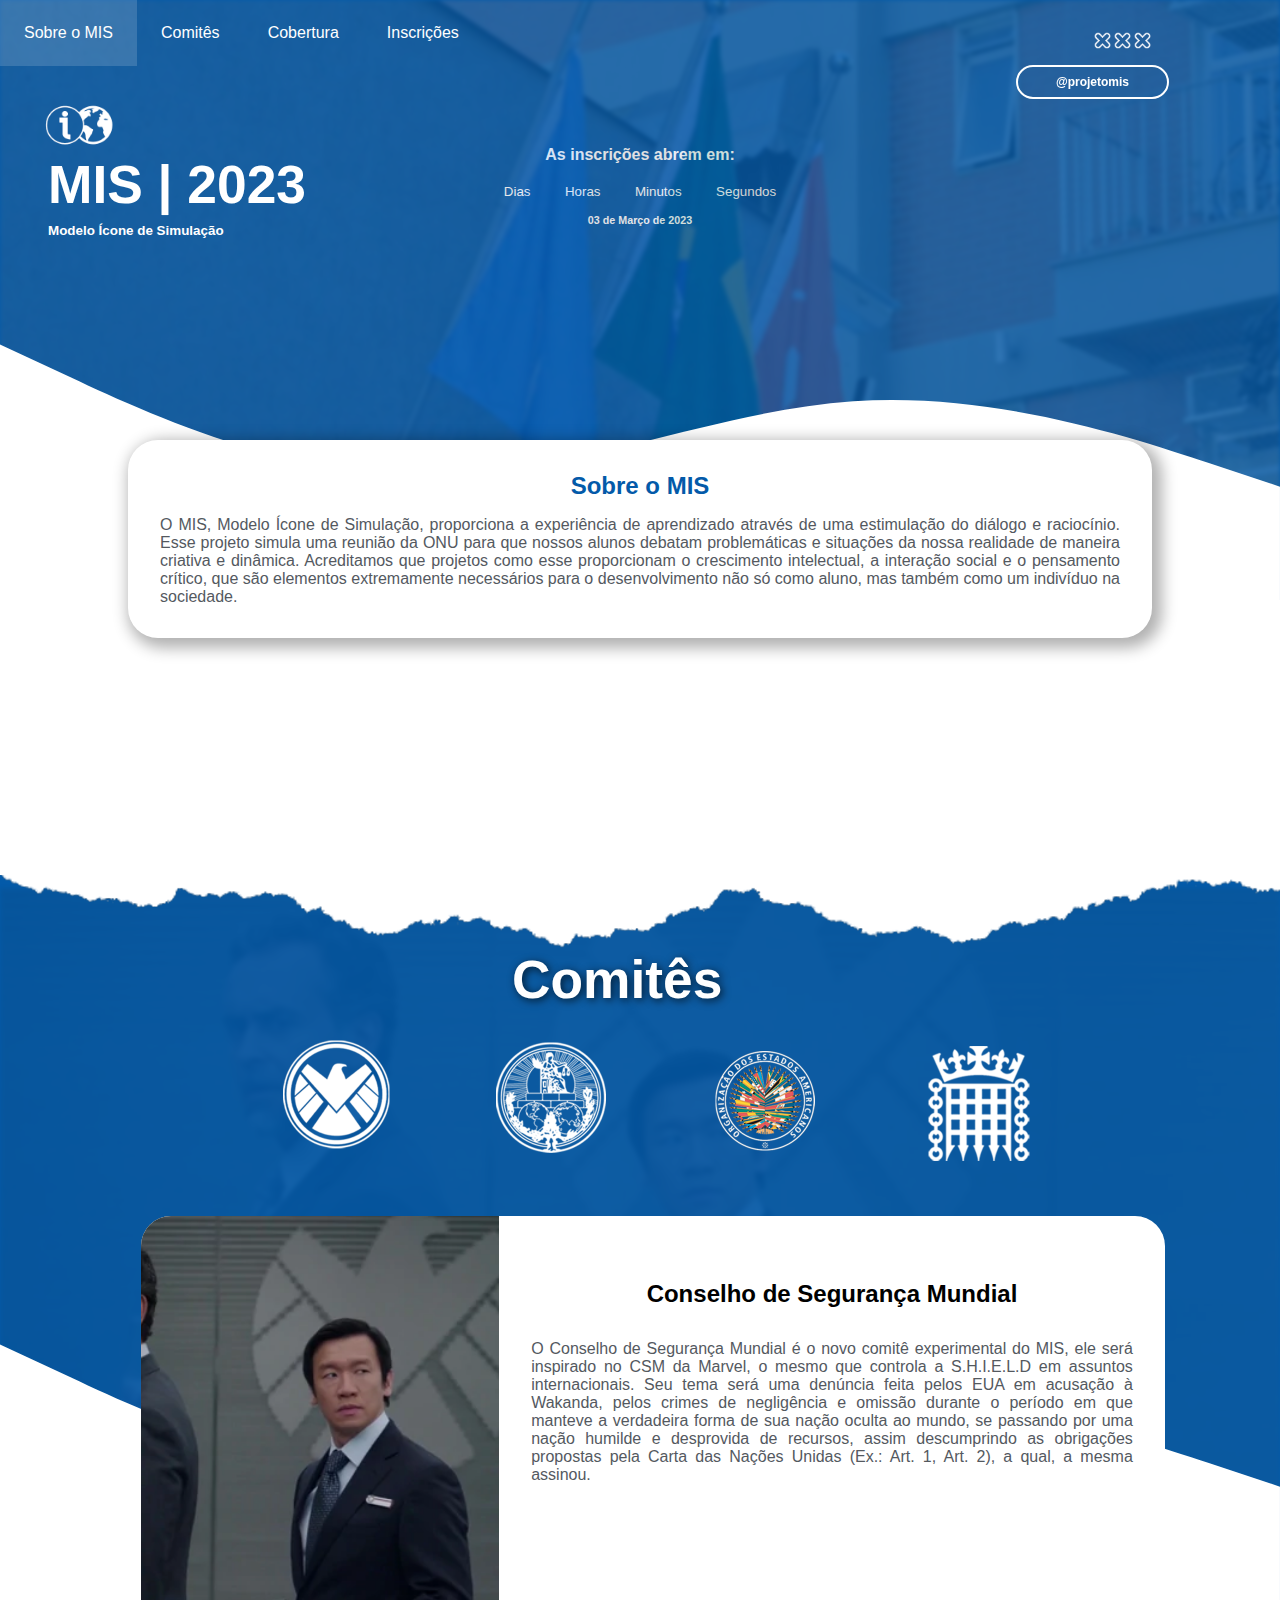
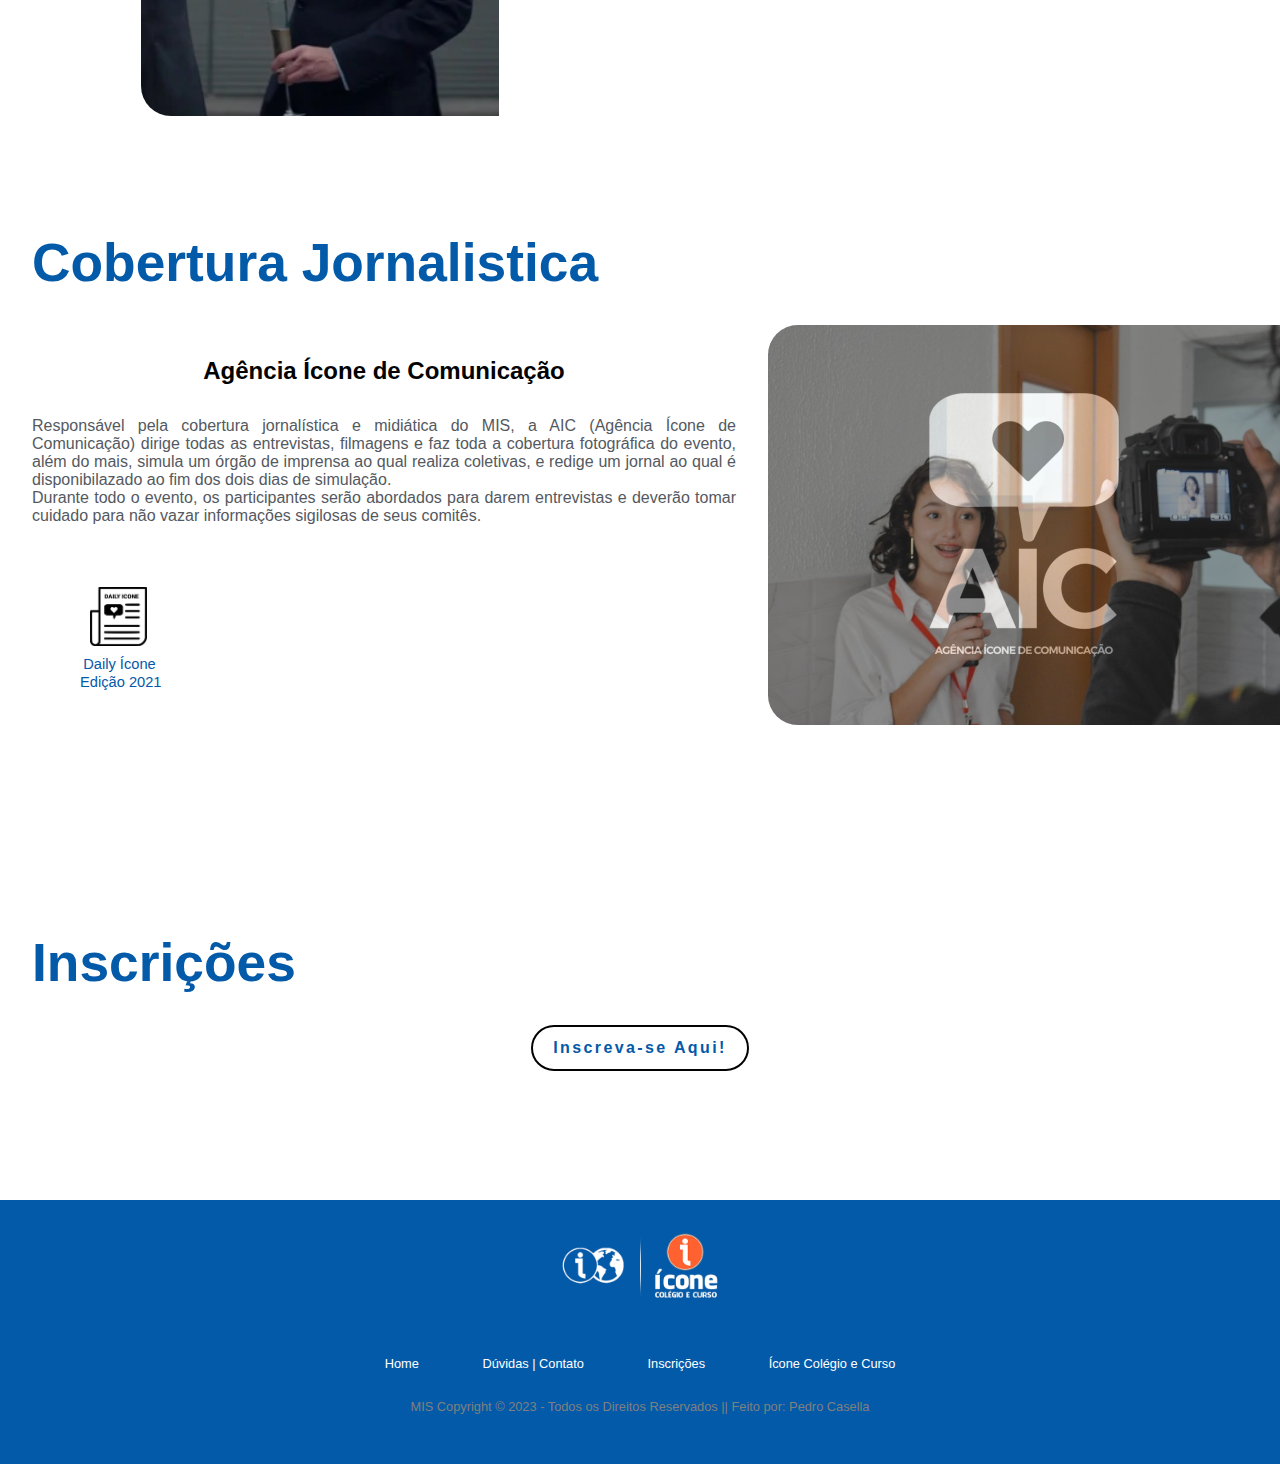
==== commit a6d99b19: "added footer v2" ====
--- a/index.html
+++ b/index.html
@@ -155,6 +155,7 @@
     </section>
     <footer>
         <div class="footer">
+            <center><div class="logo"></div></center>
         <div class="row">
         <a href="#"><i class="fa fa-facebook"></i></a>
         <a href="#"><i class="fa fa-instagram"></i></a>
@@ -172,7 +173,7 @@
         </div>
         
         <div class="row">
-        MIS Copyright © 2023 - Todos os Direitos Reservados || Designed By: Pedro Casella 
+        MIS Copyright © 2023 - Todos os Direitos Reservados || Feito por: Pedro Casella 
         </div>
         </div>
         </footer>
--- a/style/main.css
+++ b/style/main.css
@@ -339,6 +339,16 @@
         font-size:2em;
         margin:0% 1%;
         }
+
+        .footer .logo{
+            width: 200px;
+            height: 80px;
+            background-image: url(./../icon/icone_mis.png);
+            background-position: center;
+            background-repeat: no-repeat;
+            background-size: cover;
+            margin-bottom: -2rem;
+        }
         
     /*--------*/
 /*-------------*/
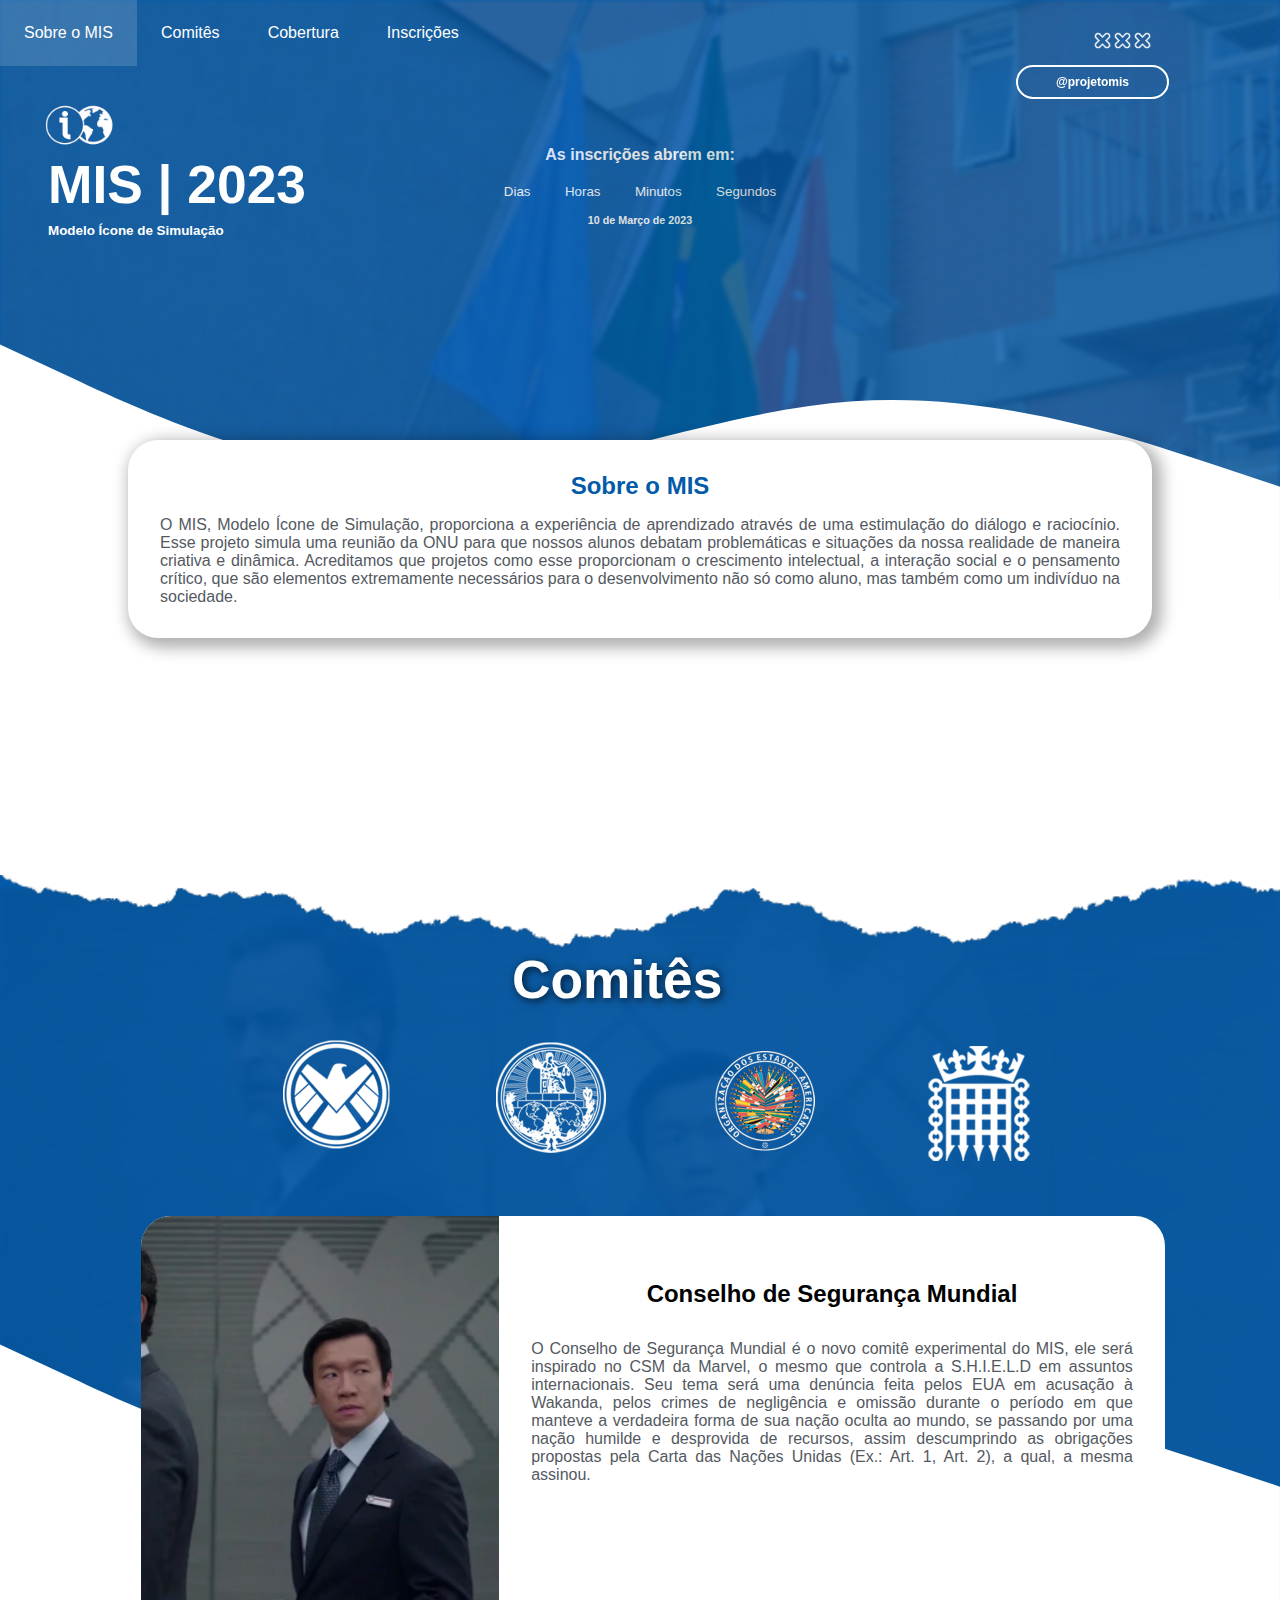
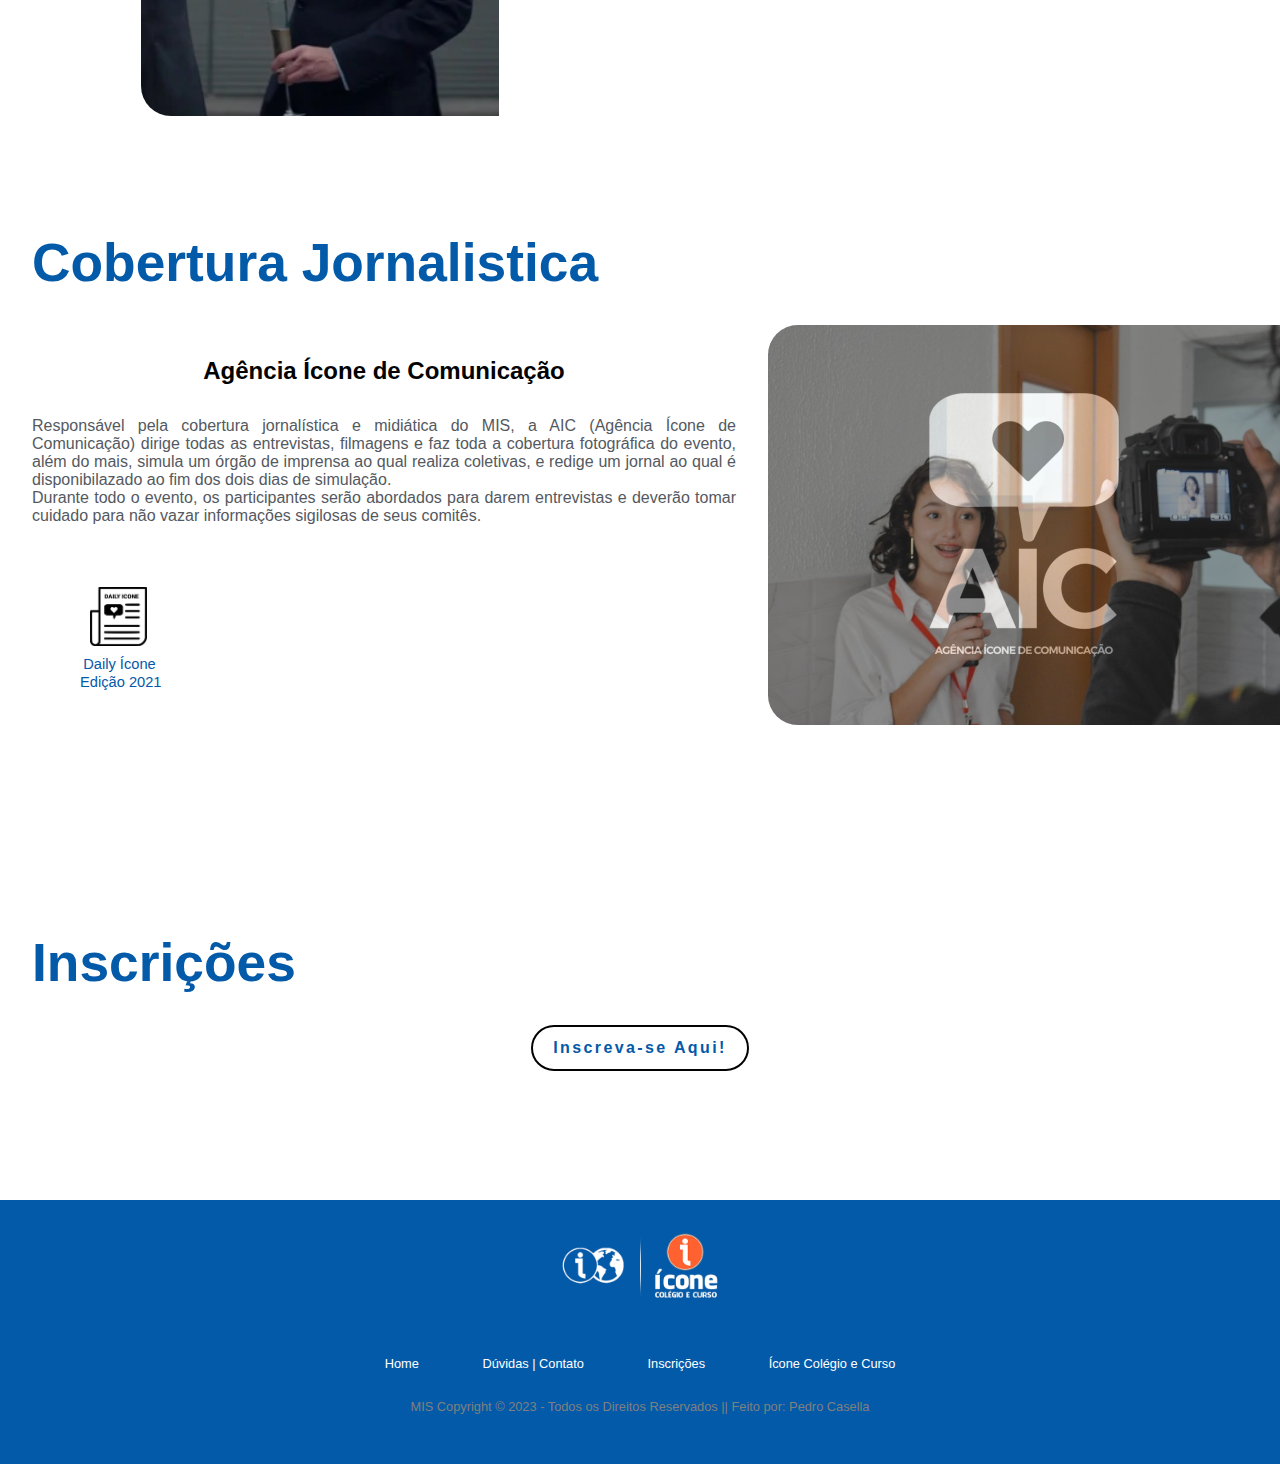
==== commit 59befaff: "change date" ====
--- a/index.html
+++ b/index.html
@@ -81,7 +81,7 @@
                     <h2 id="seconds"></h2>
                     <small>Segundos</small>
                     </div>
-                    <center><h6>03 de Março de 2023</h6></center>
+                    <center><h6>10 de Março de 2023</h6></center>
                 </div>
                 </center>
         <!------------------>
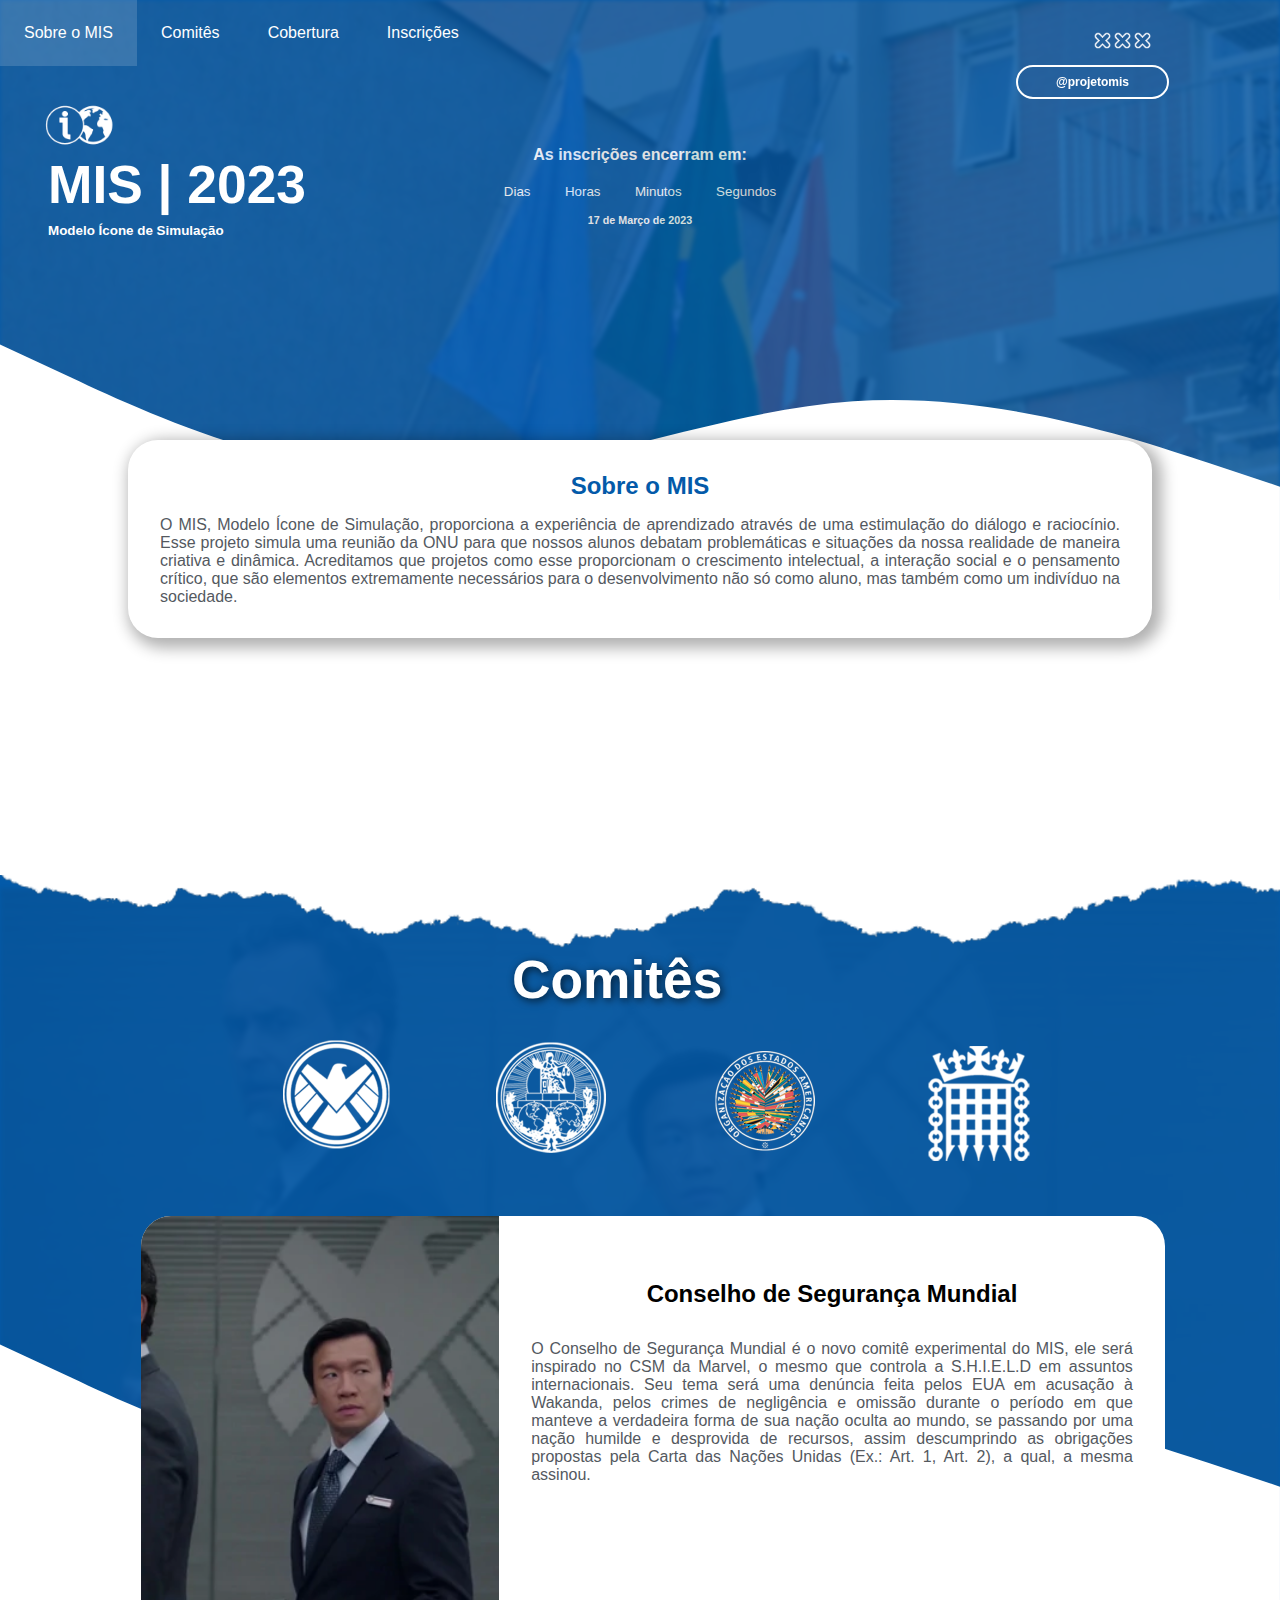
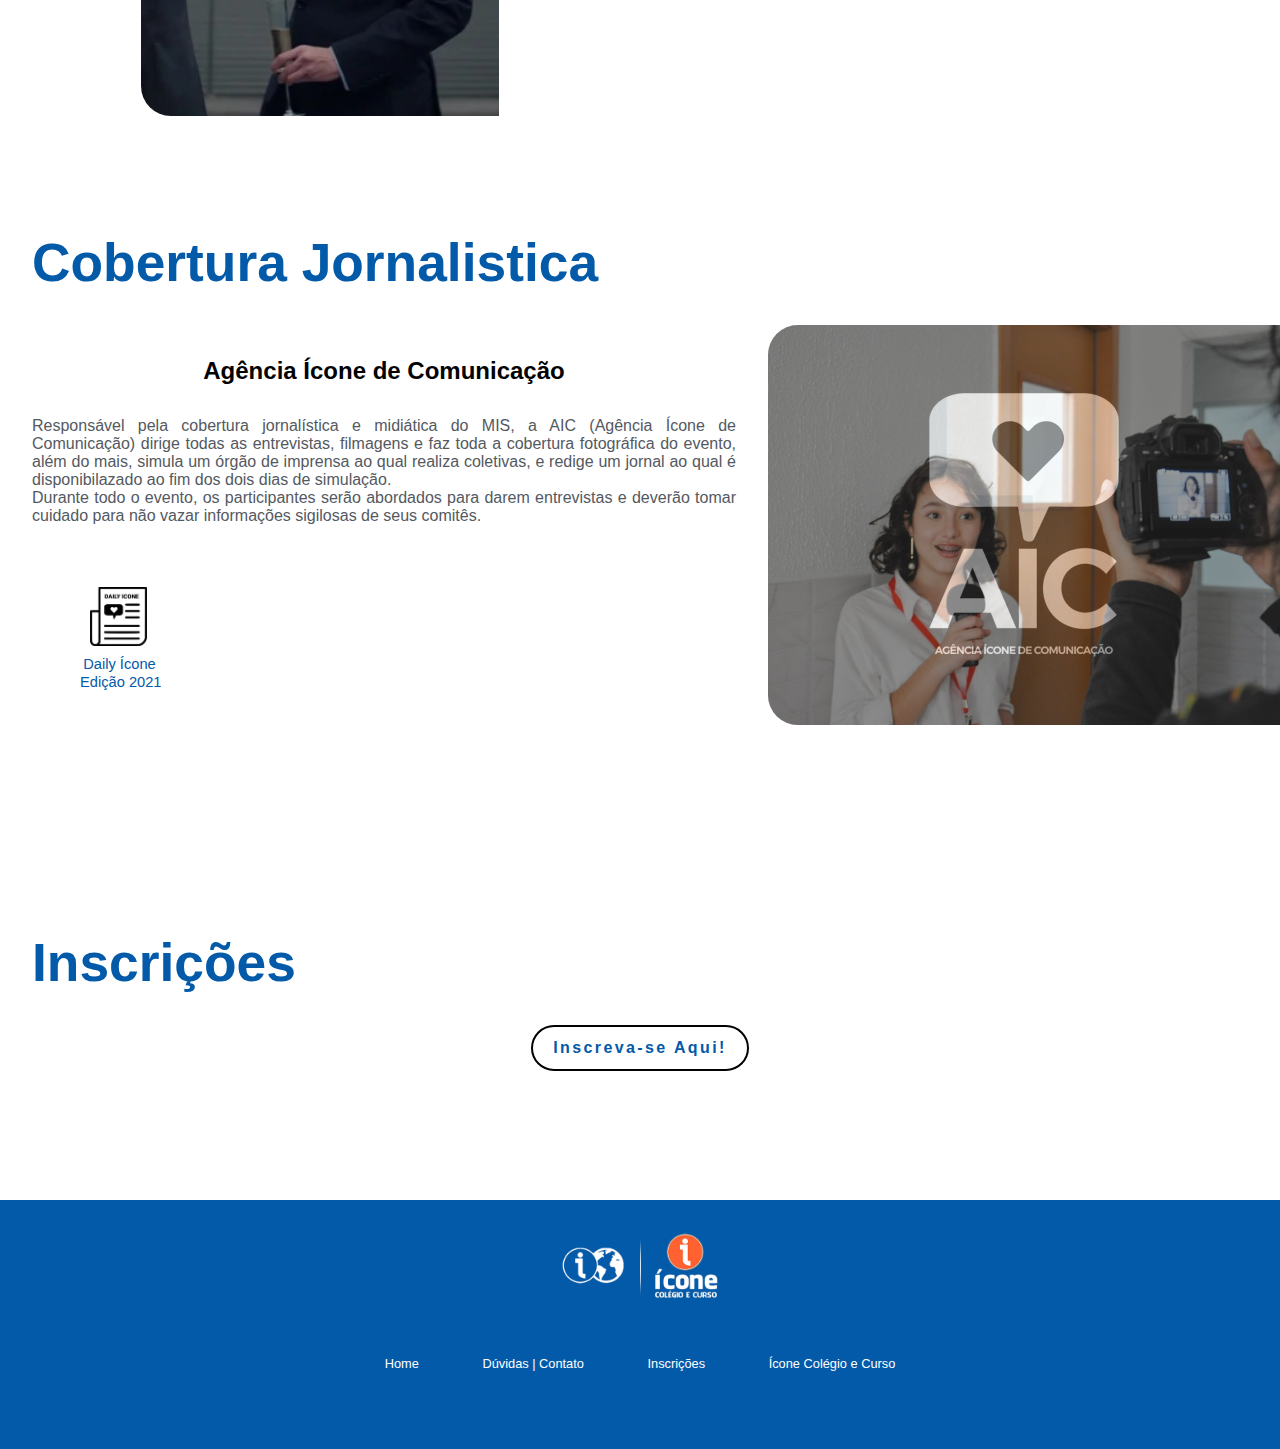
==== commit 6ae0b988: "added new email" ====
--- a/index.html
+++ b/index.html
@@ -61,7 +61,7 @@
                 <!-- Contador -->
                 <center>
                 <div id="countdown" class="countdown">
-                    <center><h4>As inscrições abrem em:</h4></center>
+                    <center><h4>As inscrições encerram em:</h4></center>
                     <div class="time">
                     <h2 id="days"></h2>
                     <small>Dias</small>
@@ -81,7 +81,7 @@
                     <h2 id="seconds"></h2>
                     <small>Segundos</small>
                     </div>
-                    <center><h6>10 de Março de 2023</h6></center>
+                    <center><h6>17 de Março de 2023</h6></center>
                 </div>
                 </center>
         <!------------------>
@@ -166,14 +166,14 @@
         <div class="row">
         <ul>
         <li><a href="/">Home</a></li>
-        <li><a href="mailto:pedrolucas@mis.icone.g12.br?subject=&body=">Dúvidas | Contato</a></li>
+        <li><a href="mailto:secretariado@mis.icone.g12.br?subject=&body=">Dúvidas | Contato</a></li>
         <li><a href="./inscricoes/">Inscrições</a></li>
         <li><a href="https://www.iconecolegioecurso.com.br" target="_blank">Ícone Colégio e Curso</a></li>
         </ul>
         </div>
         
         <div class="row">
-        MIS Copyright © 2023 - Todos os Direitos Reservados || Feito por: Pedro Casella 
+        
         </div>
         </div>
         </footer>
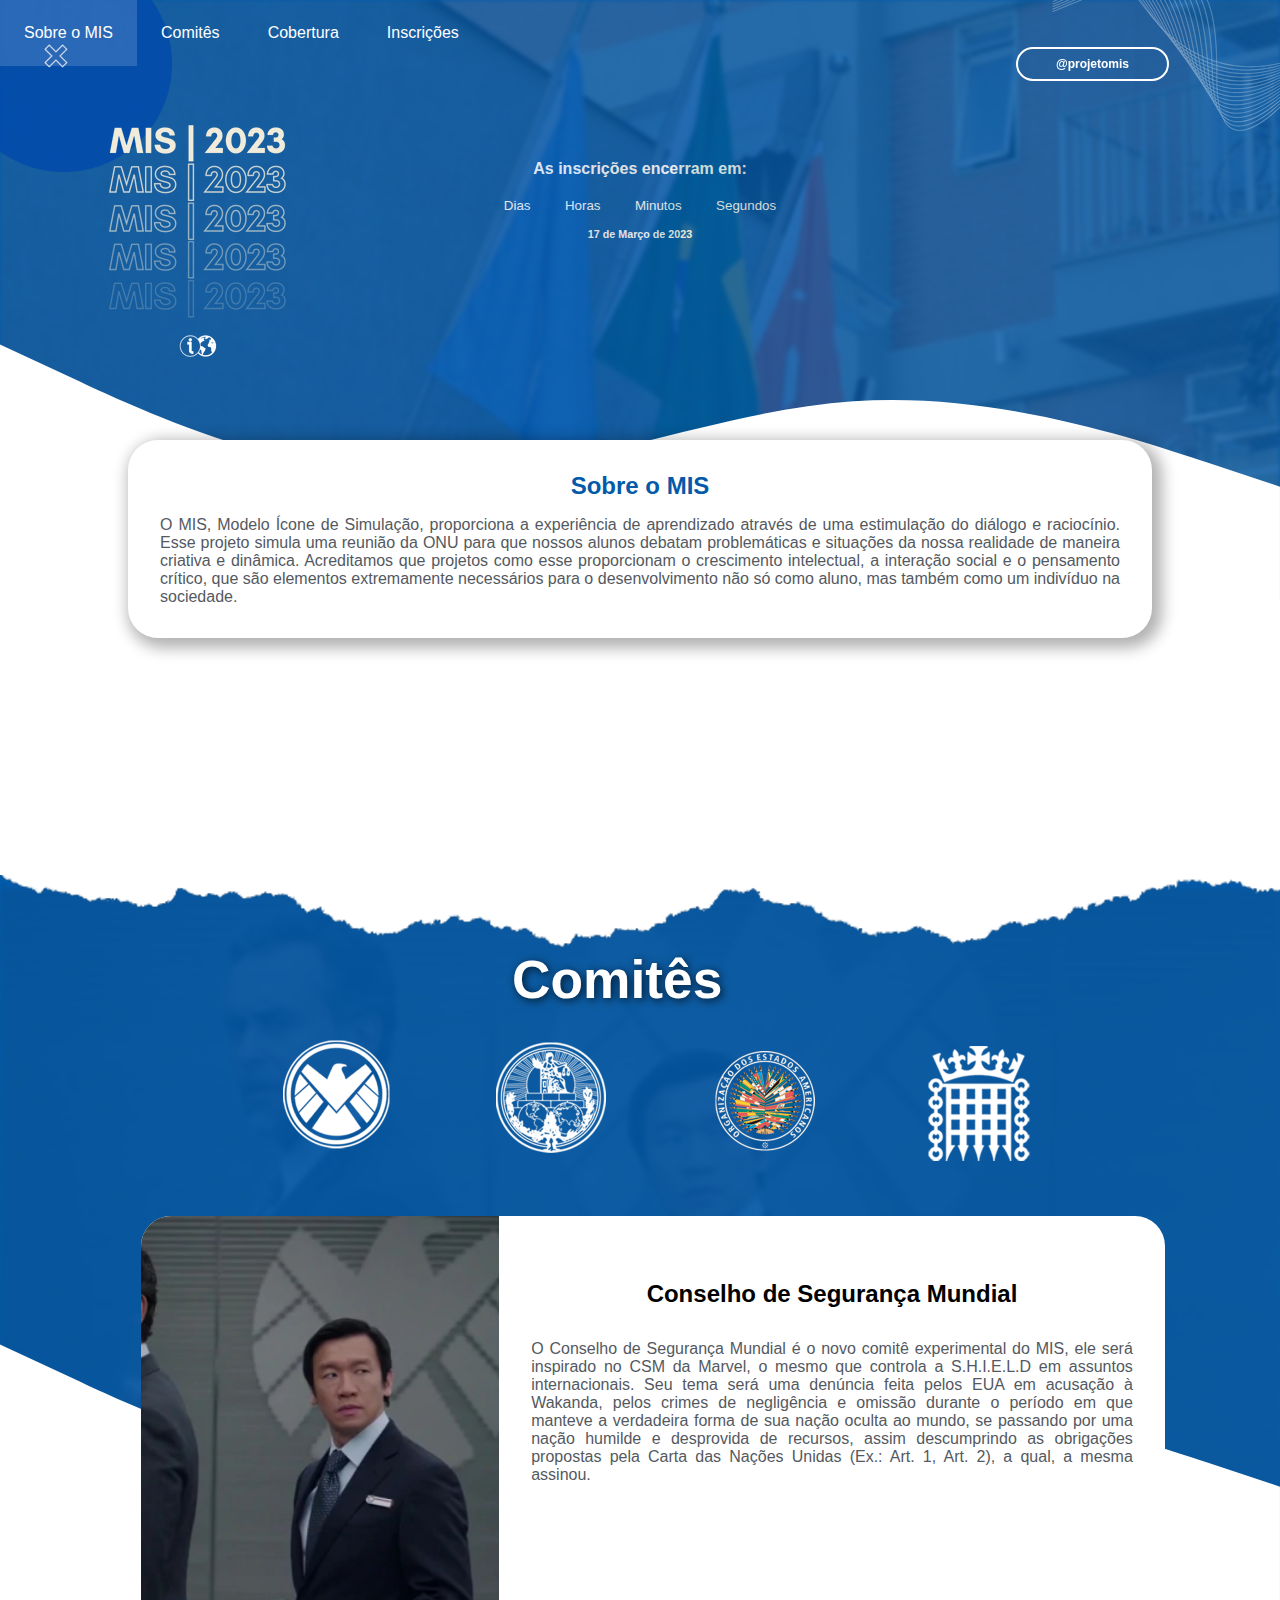
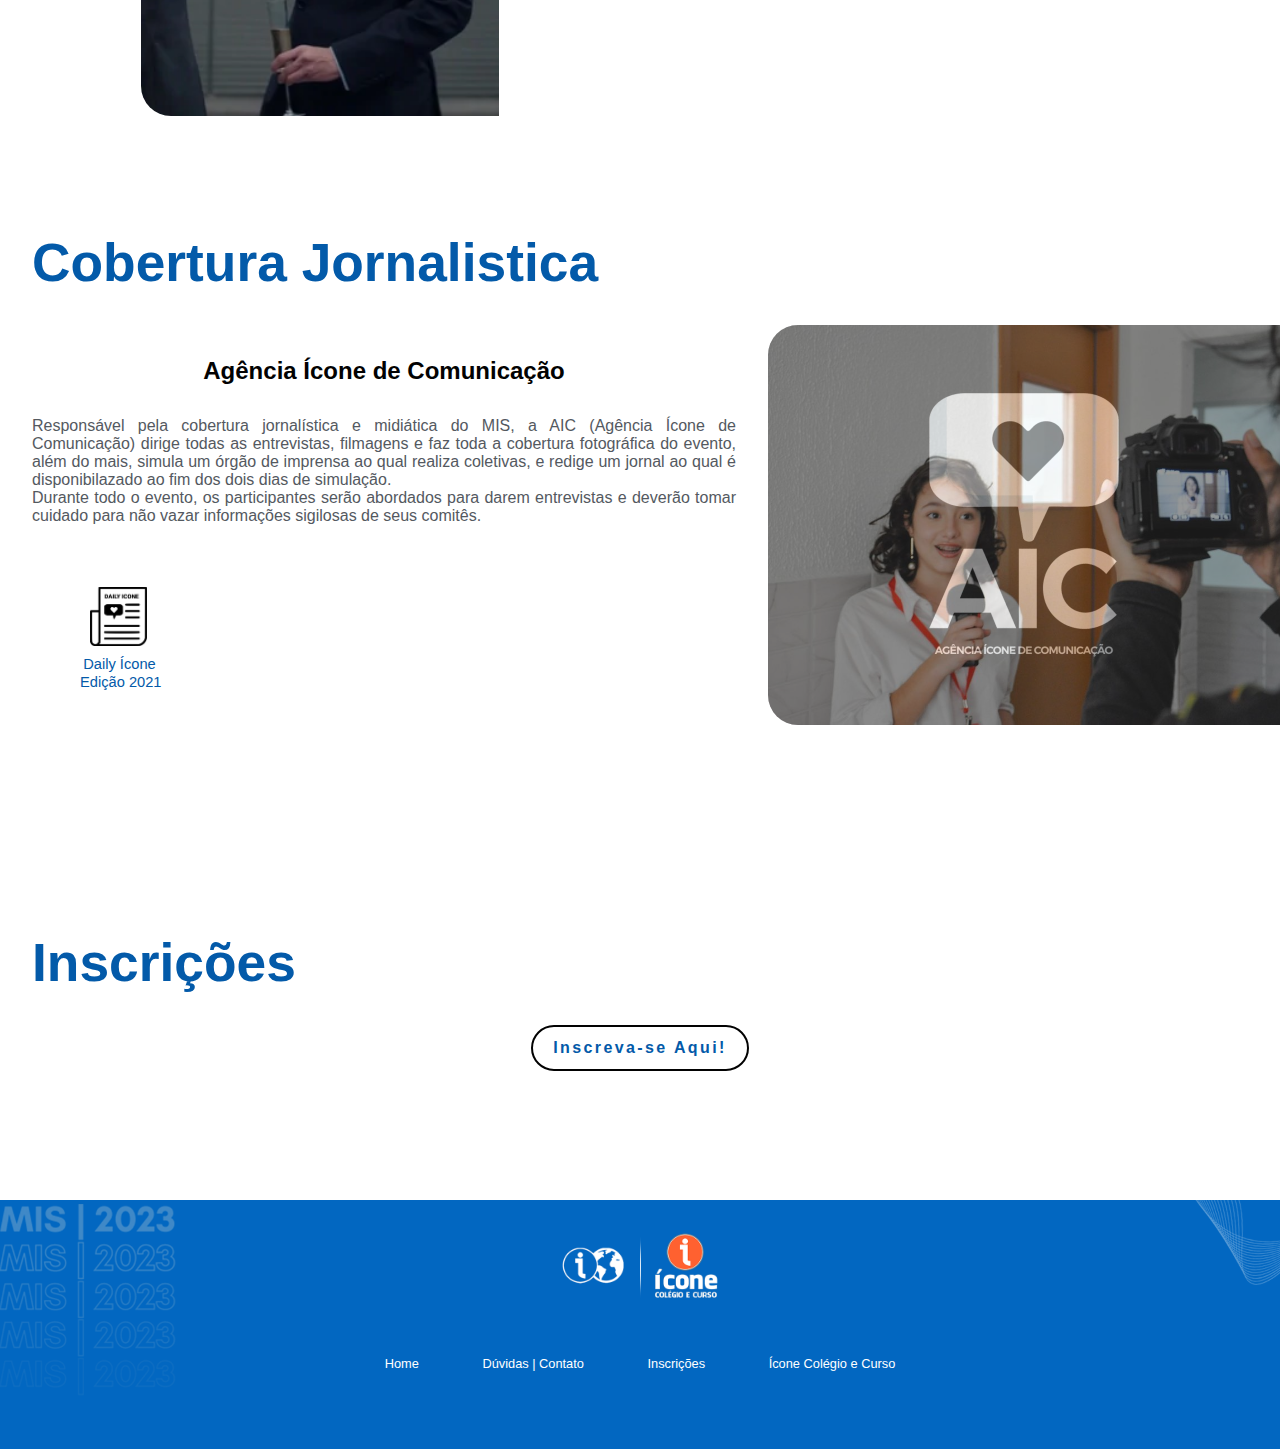
==== commit fbbf6e97: "design changed" ====
--- a/index.html
+++ b/index.html
@@ -11,6 +11,7 @@
 <body>
     <div class="navigation" id="navigation">
         <div class="logo"></div>
+        <div class="detail004" id="detail004"></div>
     </div>
     <nav>
         <ul class="nav_options">
@@ -20,15 +21,11 @@
             <a href="#inscricoes"><li>Inscrições</li></a>
         </ul>
         <div class="background_nav"></div>
-        <ul class="x_detail">
-            <li><span></span></li>
-            <li><span></span></li>
-            <li><span></span></li>
-        </ul>
-        <div class="logo"></div>
+        <div class="detail001" id="detail001"></div>
+        <div class="detail002" id="detail002"></div>
+        <!--<div class="logo"></div>-->
         <ul class="title_ul">
-            <li class="title"><h1>MIS | 2023</h1></li>
-            <li class="subtitle"><h6>Modelo Ícone de Simulação</h6></li>
+            <li><div class="logo_mis_2023"></div></li>
         </ul>
         <!-- Insta Button -->
         <div class="insta_btn" id="insta_btn">
--- a/style/main.css
+++ b/style/main.css
@@ -4,6 +4,46 @@
     font-family: Arial, Helvetica, sans-serif;
 }
 
+/* Details */
+.detail001{
+    position: absolute;
+    width: 200px;
+    height: 200px;
+    top: -20px;
+    left: -20px;
+    background-image: url(./../img/detail001.png);
+    background-position: center;
+    background-repeat: no-repeat;
+    background-size: cover;
+    opacity: .8;
+}
+
+.detail002{
+    position: absolute;
+    width: 300px;
+    height: 300px;
+    top: 0;
+    right: 0;
+    background-image: url(./../img/detail002.png);
+    background-position: center;
+    background-repeat: no-repeat;
+    background-size: cover;
+}
+
+.detail004{
+    position: absolute;
+    width: 100px;
+    height: 100px;
+    top: -8px;
+    right: 2rem;
+    background-image: url(./../img/detail004.png);
+    background-position: center;
+    background-repeat: no-repeat;
+    background-size: cover;
+}
+
+/*--------*/
+
 /* Animations */
 
 @keyframes opacity {
@@ -30,7 +70,7 @@
     position: fixed;
     width: 100%;
     height: 100px;
-    background-color: #035aa9;
+    background-color: #004aad;
     z-index: 10;
     -webkit-box-shadow: 5px 5px 15px 5px rgba(0,0,0,0.32); 
     box-shadow: 5px 5px 15px 5px rgba(0,0,0,0.32);
@@ -88,7 +128,7 @@
     height: 590px;
     opacity: .2;
     filter: blur(2px);
-    background-color: #035aa9;
+    background-color: #004aad;
     top: 0;
     position: absolute;
     background-image: url(./../img/projetomis-20230130-0066.jpg);
@@ -97,25 +137,6 @@
     background-size: cover;
 }
 
-    /* X X X */
-    nav .x_detail{
-        margin-top: 2rem;
-        right: 10%;
-        position: absolute;
-        display: inline-flex;
-        list-style: none;
-    }
-
-    nav .x_detail li span{
-        width: 10px;
-        height: 10px;
-        padding: 10px;
-        background-image: url(./../icon/x.png);
-        background-position: center;
-        background-repeat: no-repeat;
-        background-size: 95%;
-    }
-    /*-----------------*/
     /* Logo and Title */    
     nav .logo{
         width: 100px;
@@ -124,14 +145,22 @@
         background-position: center;
         background-repeat: no-repeat;
         background-size: 98%;
-        transform: translate(30px, 100px);
     }
 
     nav .title_ul{
         position: absolute;
         z-index: 2;
         list-style: none;
-        margin: 6rem 2.5rem 2.5rem 3rem;
+        margin: 4rem 2.5rem 2.5rem 3rem;
+    }
+
+    nav .title_ul li .logo_mis_2023{
+        width: 300px;
+        height: 300px;
+        background-image: url(./../icon/logomis2023.png);
+        background-position: center;
+        background-repeat: no-repeat;
+        background-size: cover;
     }
 
     nav .title_ul li{
@@ -149,6 +178,7 @@
 
     /*Insta Btn*/
     .insta_btn{
+        top: 2rem;
         position: absolute;
         right: 5%;
     }
@@ -271,7 +301,7 @@
     /* Contador */
 
     .countdown{
-        margin-top: 6rem;
+        margin-top: 10rem;
     }
 
     .time {
@@ -302,10 +332,14 @@
         width: 100%;
         top: 2800px;
         position: absolute;
-        background:#035aa9;
+        background: #0267c1;
         padding:30px 0px;
         font-family: 'Play', sans-serif;
         text-align:center;
+        background-image: url(./../img/background_footer.png);
+        background-position: top;
+        background-repeat: no-repeat;
+        background-size: 100%;
         }
         
         .footer .row{
@@ -726,13 +760,13 @@
 }
 
 @media screen and (max-width: 968px){
+    /*-------*/
     /*background */
     nav .background_nav{
         width: 100%;
         height: 590px;
         opacity: .2;
         filter: blur(2px);
-        background-color: #035aa9;
         top: 0;
         position: absolute;
         background-image: url(./../img/projetomis-20230130-0066.jpg);
@@ -763,11 +797,28 @@
         cursor: pointer;
     }
 
+    nav .title_ul{
+        position: absolute;
+        z-index: 2;
+        list-style: none;
+        margin: 2.3rem 2.5rem 2.5rem 3rem;
+    }
+
+    nav .title_ul li .logo_mis_2023{
+        width: 250px;
+        height: 250px;
+        background-image: url(./../icon/logomis2023.png);
+        background-position: center;
+        background-repeat: no-repeat;
+        background-size: cover;
+        margin-left: 1.5rem;
+    }
+
     /*Insta Btn*/
     .insta_btn{
         position: absolute;
-        left: 15%;
-        top: 38%;
+        left: 12.2rem;
+        top: 1.5rem;
     }
 
     /* Modal About */
@@ -787,7 +838,8 @@
         /* Contador */
 
         .countdown{
-            margin-top: 15.5rem;
+            margin-top: 18.8rem;
+            font-size: 10pt;
         }
 
     .about .modal_about::-webkit-scrollbar{
@@ -989,6 +1041,10 @@
             text-align:left;
             padding:5%;
             top: 2865px;
+            background-image: url(./../img/background_footer.png);
+            background-position: top;
+            background-repeat: no-repeat;
+            background-size: 100%;
             }
             .footer .row ul li{
             display:block;
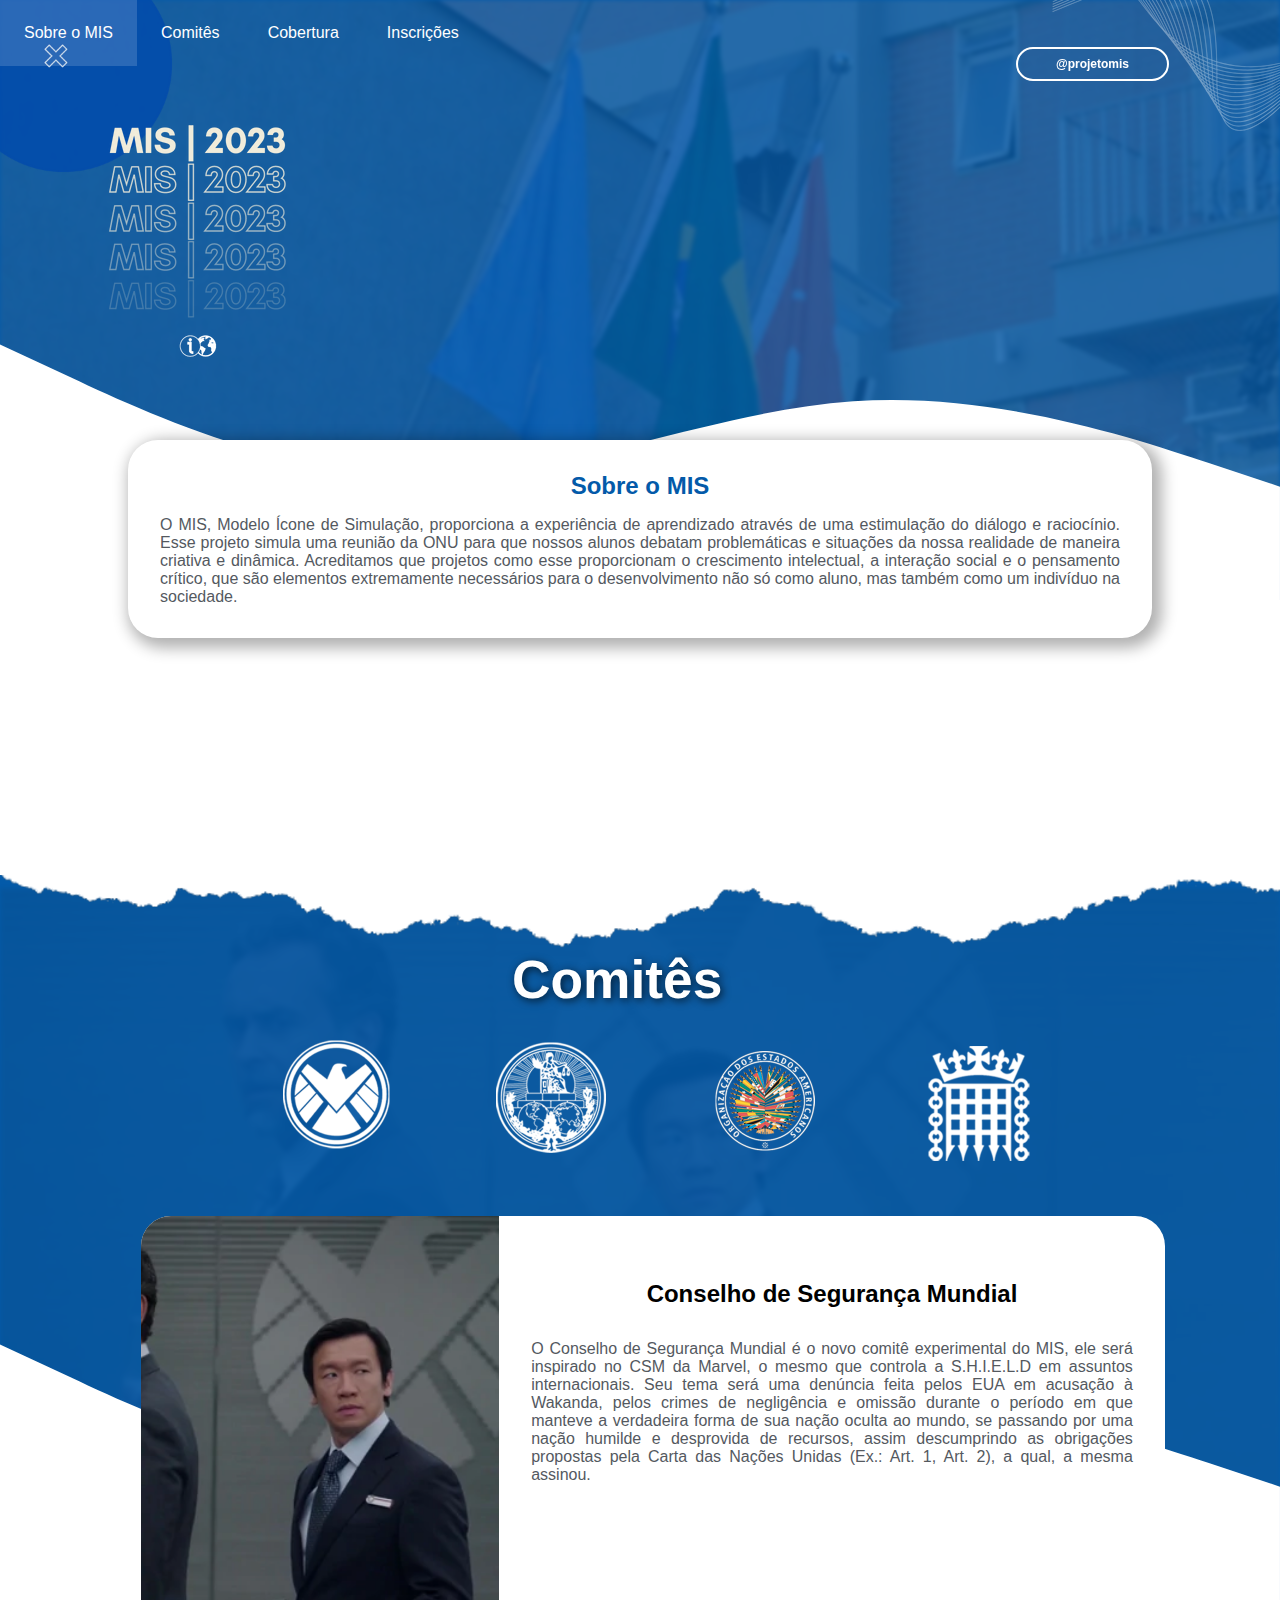
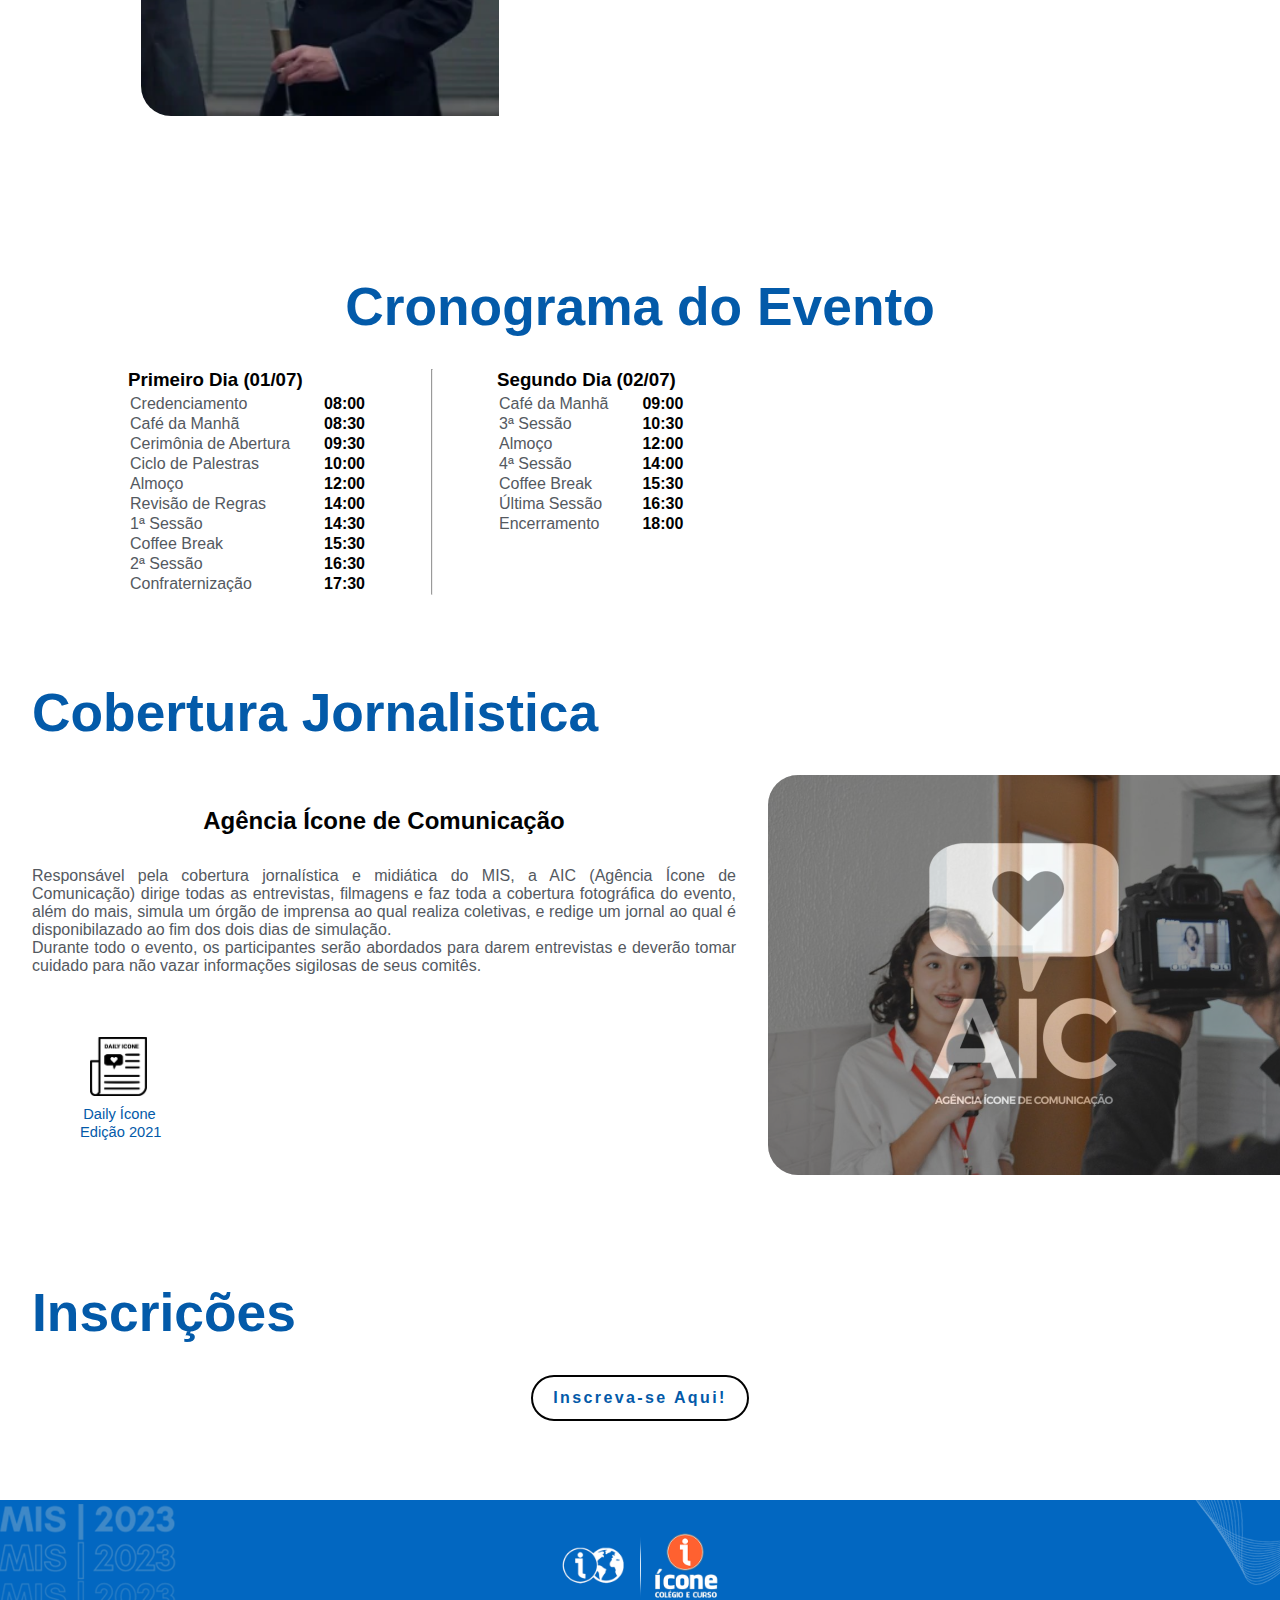
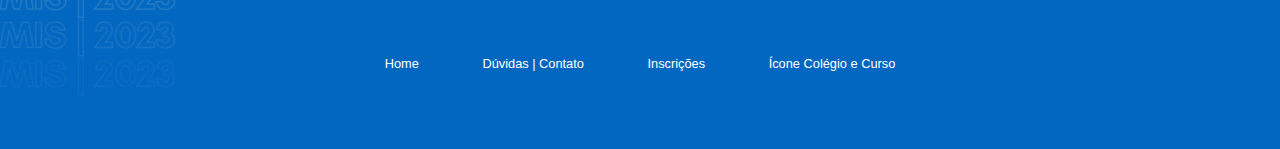
==== commit aae9f9ba: "added team area" ====
--- a/index.html
+++ b/index.html
@@ -125,6 +125,102 @@
             <path fill="#ffffff" fill-opacity="1" d="M0,32L80,69.3C160,107,320,181,480,181.3C640,181,800,107,960,96C1120,85,1280,139,1360,165.3L1440,192L1440,320L1360,320C1280,320,1120,320,960,320C800,320,640,320,480,320C320,320,160,320,80,320L0,320Z"></path>
         </svg>
     </section>
+
+    <!-- Cronograma -->
+    <section class="cronograma" id="cronograma">
+        <center><h1>Cronograma do Evento</h1></center>
+        <div class="horarios" id="horarios">
+            <ul>
+                <li>
+                    <table border="0">
+                        <h3 class="title-table">Primeiro Dia (01/07)</h3>
+                        <tr>
+                          <th></th>
+                          <th></th>
+                        </tr>
+                        <tr>
+                          <td class="atividade">Credenciamento</td>
+                          <td class="horario">08:00</td>
+                        </tr>
+                        <tr>
+                          <td class="atividade">Café da Manhã</td>
+                          <td class="horario">08:30</td>
+                        </tr>
+                        <tr>
+                          <td class="atividade">Cerimônia de Abertura</td>
+                          <td class="horario">09:30</td>
+                        </tr>
+                        <tr>
+                          <td class="atividade">Ciclo de Palestras</td>
+                          <td class="horario">10:00</td>
+                        </tr>
+                        <tr>
+                          <td class="atividade">Almoço</td>
+                          <td class="horario">12:00</td>
+                        </tr>
+                        <tr>
+                            <td class="atividade">Revisão de Regras</td>
+                            <td class="horario">14:00</td>
+                        </tr>
+                        <tr>
+                            <td class="atividade">1ª Sessão</td>
+                            <td class="horario">14:30</td>
+                        </tr>
+                        <tr>
+                            <td class="atividade">Coffee Break</td>
+                            <td class="horario">15:30</td>
+                        </tr>
+                        <tr>
+                            <td class="atividade">2ª Sessão</td>
+                            <td class="horario">16:30</td>
+                        </tr>
+                        <tr>
+                            <td class="atividade">Confraternização</td>
+                            <td class="horario">17:30</td>
+                        </tr>
+                      </table>
+                </li><hr>
+                <li>
+                    <table border="0">
+                        <h3 class="title-table">Segundo Dia (02/07)</h3>
+                        <tr>
+                          <th></th>
+                          <th></th>
+                        </tr>
+                        <tr>
+                          <td class="atividade">Café da Manhã</td>
+                          <td class="horario">09:00</td>
+                        </tr>
+                        <tr>
+                          <td class="atividade">3ª Sessão</td>
+                          <td class="horario">10:30</td>
+                        </tr>
+                        <tr>
+                          <td class="atividade">Almoço</td>
+                          <td class="horario">12:00</td>
+                        </tr>
+                        <tr>
+                            <td class="atividade">4ª Sessão</td>
+                            <td class="horario">14:00</td>
+                        </tr>
+                        <tr>
+                            <td class="atividade">Coffee Break</td>
+                            <td class="horario">15:30</td>
+                        </tr>
+                        <tr>
+                            <td class="atividade">Última Sessão</td>
+                            <td class="horario">16:30</td>
+                        </tr>
+                        <tr>
+                            <td class="atividade">Encerramento</td>
+                            <td class="horario">18:00</td>
+                        </tr>
+                      </table>
+                </li>
+            </ul>
+        </div>
+    </section>
+
     <!-- Imprensa -->
     <section class="imprensa" id="imprensa">
         <h1>Cobertura Jornalistica</h1>
@@ -138,6 +234,7 @@
         <div class="background_aic"></div>
         <div class="picture_aic" id="picture_aic"></div>
     </section>
+
     <!-- Inscrições -->
 
     <section class="inscricoes" id="inscricoes">
--- a/style/main.css
+++ b/style/main.css
@@ -302,6 +302,7 @@
 
     .countdown{
         margin-top: 10rem;
+        display: none;
     }
 
     .time {
@@ -330,7 +331,7 @@
     /* Footer */
     .footer{
         width: 100%;
-        top: 2800px;
+        top: 3100px;
         position: absolute;
         background: #0267c1;
         padding:30px 0px;
@@ -562,11 +563,55 @@
     z-index: 2;
 }
 
+/* Cronograma*/
+
+        /* Cronograma */
+        .cronograma{
+            position: absolute;
+            top: 1780px;
+            width: 100%;
+            padding: 4rem;
+            color: #54595F;
+        }
+
+        .cronograma h3{
+            color: #000;
+        }
+
+        .cronograma ul{
+            list-style: none;
+            display: inline-flex;
+            flex-wrap: wrap;
+        }
+
+        .cronograma ul li{
+            margin-right: 4rem;
+            margin-left: 4rem;
+        }
+
+        .cronograma h1{
+            font-size: 40pt;
+            margin: 2rem;
+            color: #035aa9;
+        }
+
+        .cronograma table .atividade{
+            padding-right: 2rem;
+        }
+
+        .cronograma table .horario{
+            font-weight: bolder;
+            color: #000;
+        }
+
+
+/*----------*/
+
 /* Imprensa */
 
 .imprensa{
     position: absolute;
-    top: 1800px;
+    top: 2250px;
     width: 100%;
 }
 
@@ -666,7 +711,7 @@
     position: absolute;
     width: 100%;
     height: 300px;
-    top: 2500px;
+    top: 2850px;
 }
 
 .inscricoes h1{
@@ -805,19 +850,20 @@
     }
 
     nav .title_ul li .logo_mis_2023{
-        width: 250px;
-        height: 250px;
+        width: 330px;
+        height: 330px;
         background-image: url(./../icon/logomis2023.png);
         background-position: center;
         background-repeat: no-repeat;
         background-size: cover;
-        margin-left: 1.5rem;
+        margin-top: 1.5rem;
+        margin-left: -1rem;
     }
 
     /*Insta Btn*/
     .insta_btn{
         position: absolute;
-        left: 12.2rem;
+        left: 12.1rem;
         top: 1.5rem;
     }
 
@@ -840,6 +886,7 @@
         .countdown{
             margin-top: 18.8rem;
             font-size: 10pt;
+  
         }
 
     .about .modal_about::-webkit-scrollbar{
@@ -922,11 +969,39 @@
 
         }
 
+        /* Cronograma*/
+
+        .cronograma{
+            position: absolute;
+            top: 1780px;
+            width: 100%;
+        }
+
+        .cronograma h1{
+            font-size: 30pt;
+            margin: 2rem;
+            color: #035aa9;
+        }
+
+        .cronograma ul{
+            display: inline-block;
+
+        }
+
+        .cronograma ul li{
+            margin-left: 0rem;
+            margin-right: 0rem;
+            margin-bottom: 2rem;
+            margin-top: 2rem;
+        }
+
+        /*---------*/
+
         /* Imprensa */
 
         .imprensa{
             position: absolute;
-            top: 1780px;
+            top: 2550px;
             width: 100%;
         }
 
@@ -1028,7 +1103,7 @@
             position: absolute;
             width: 100%;
             height: 300px;
-            top: 2650px;
+            top: 3450px;
         }
 
         .inscricoes h1{
@@ -1040,7 +1115,7 @@
         .footer{
             text-align:left;
             padding:5%;
-            top: 2865px;
+            top: 3665px;
             background-image: url(./../img/background_footer.png);
             background-position: top;
             background-repeat: no-repeat;
